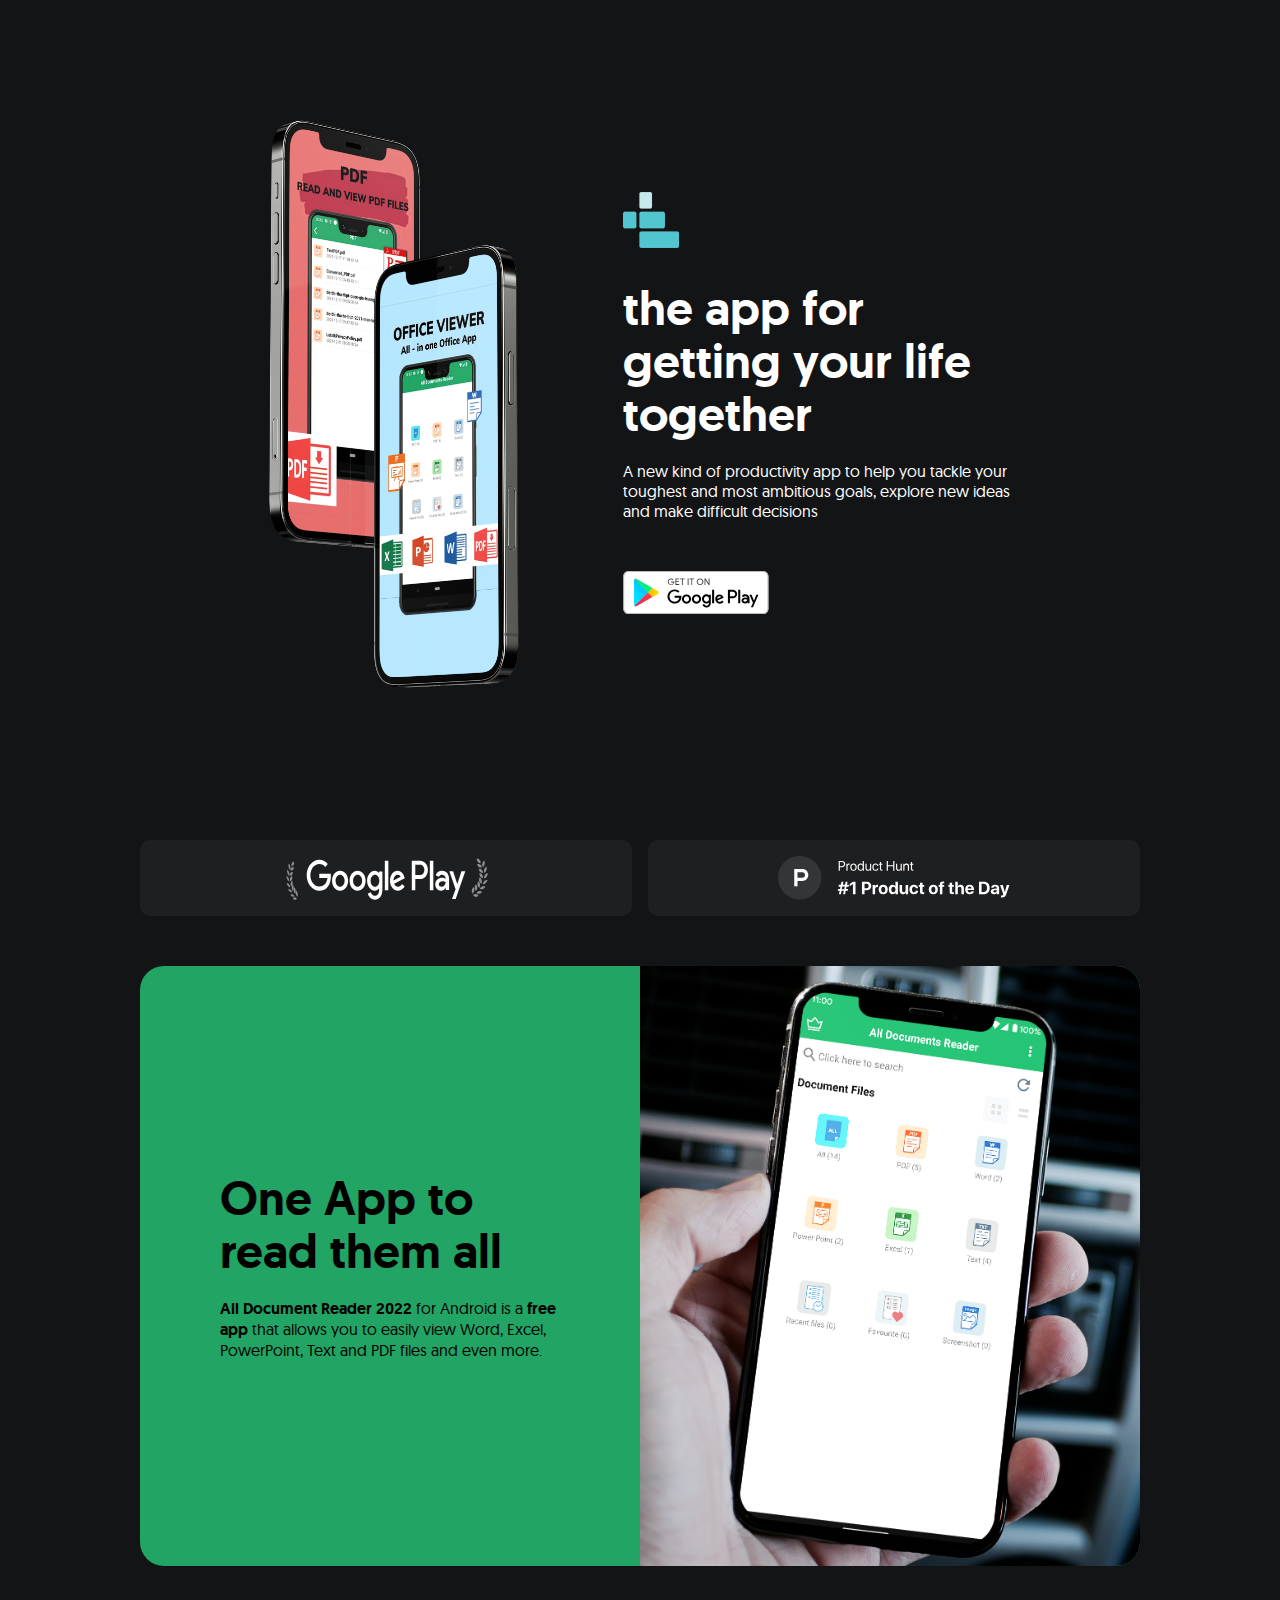
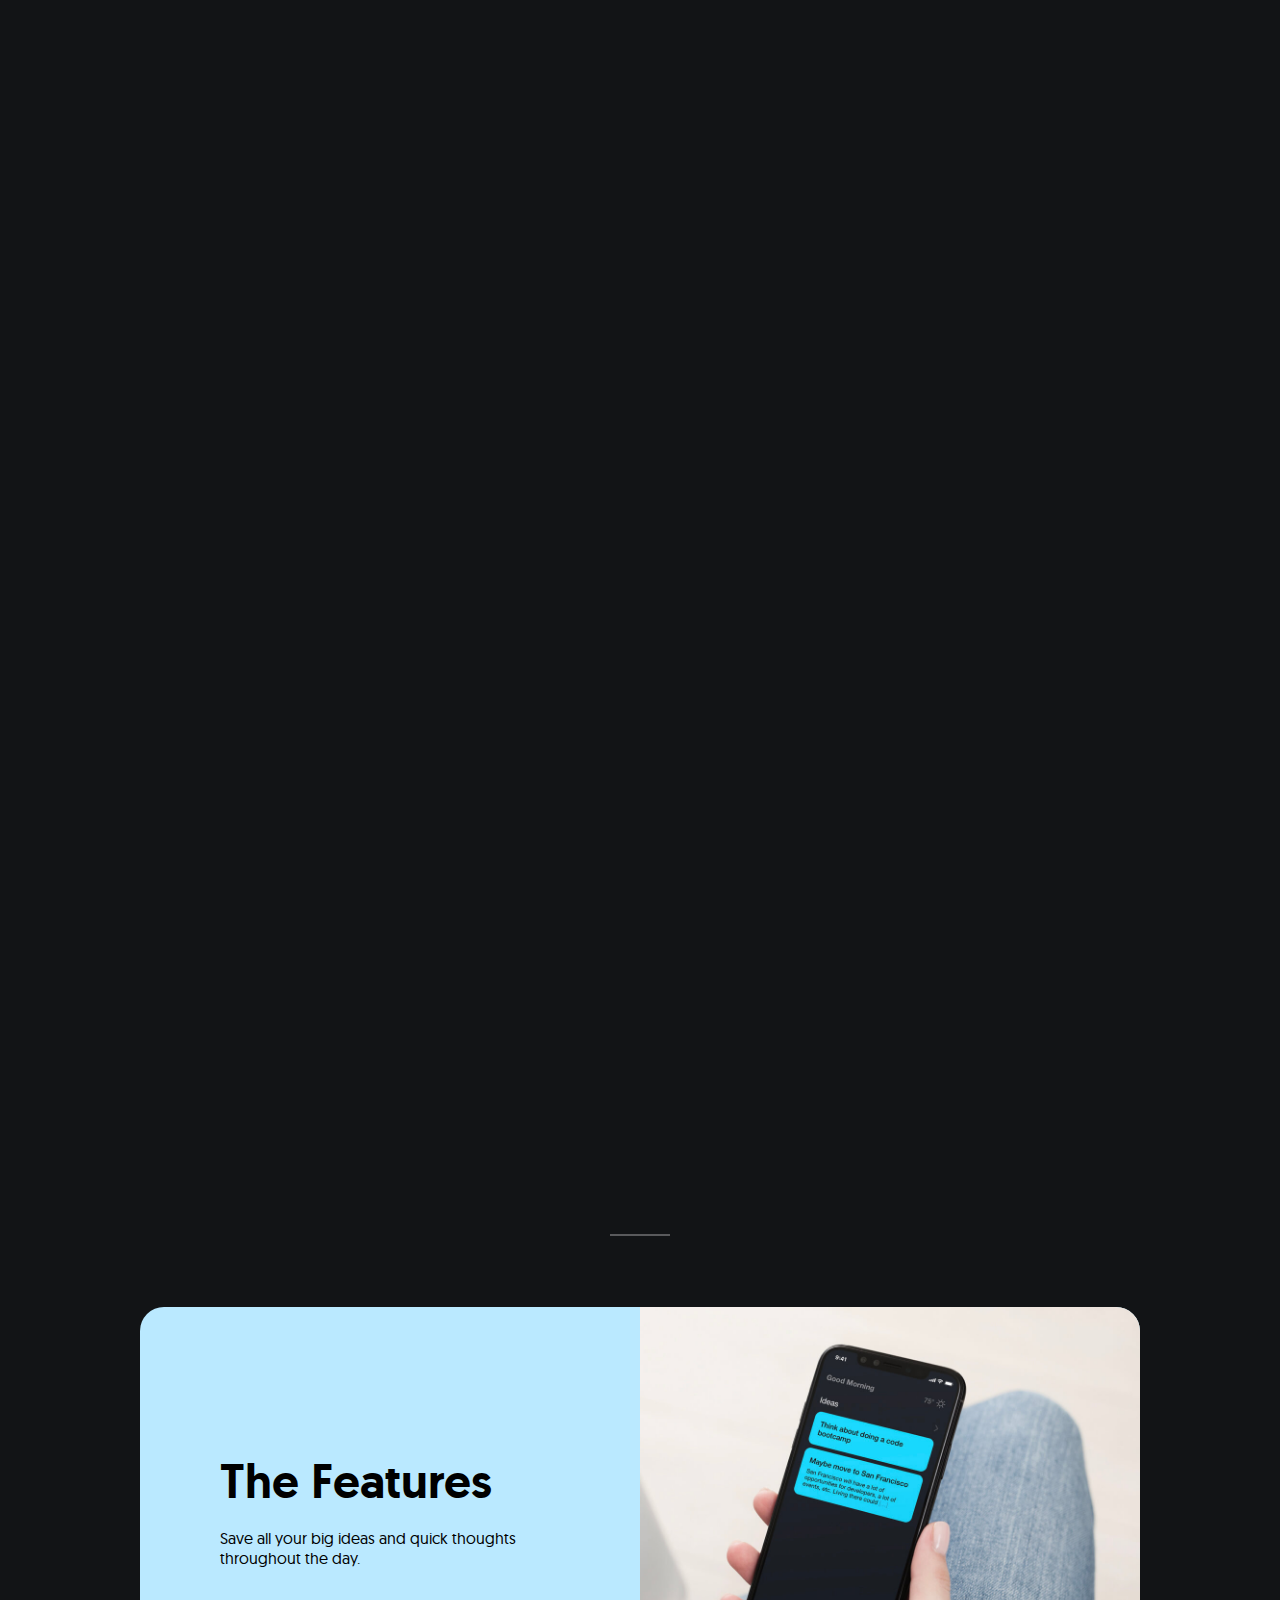
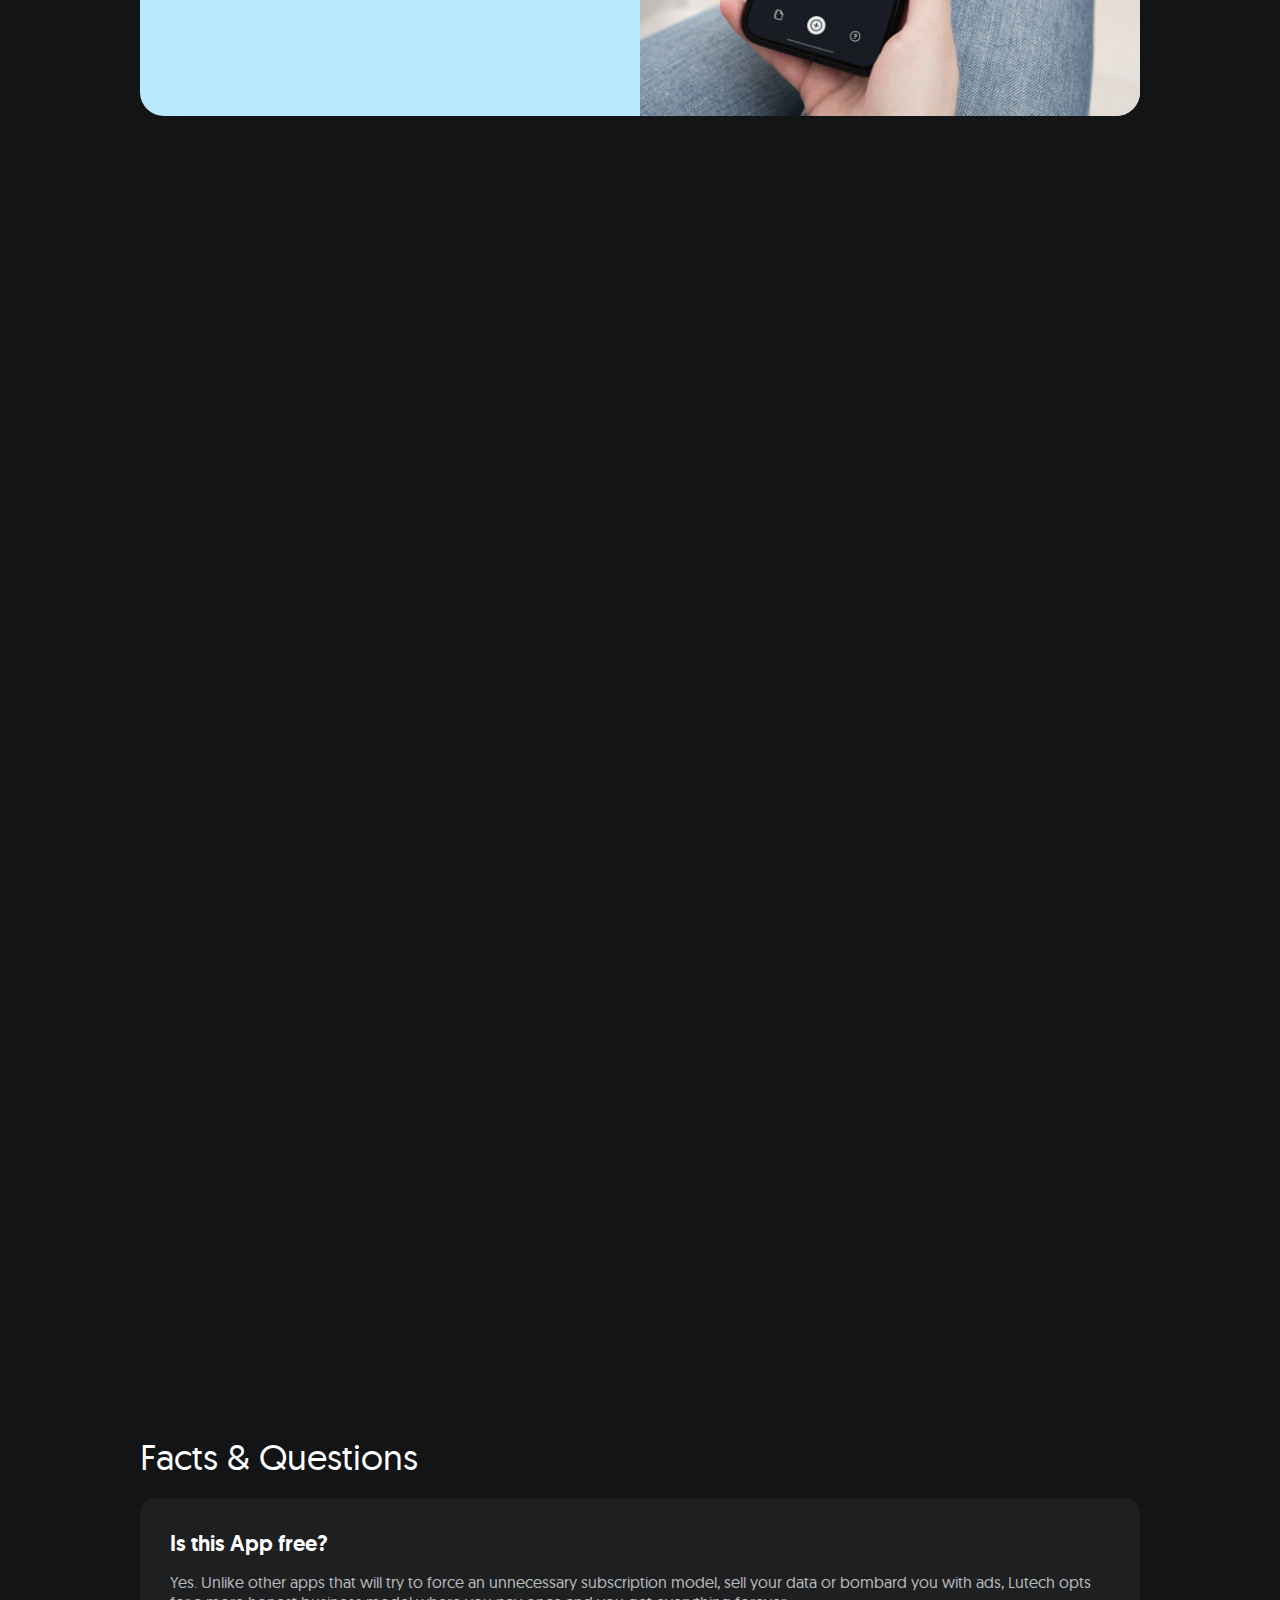
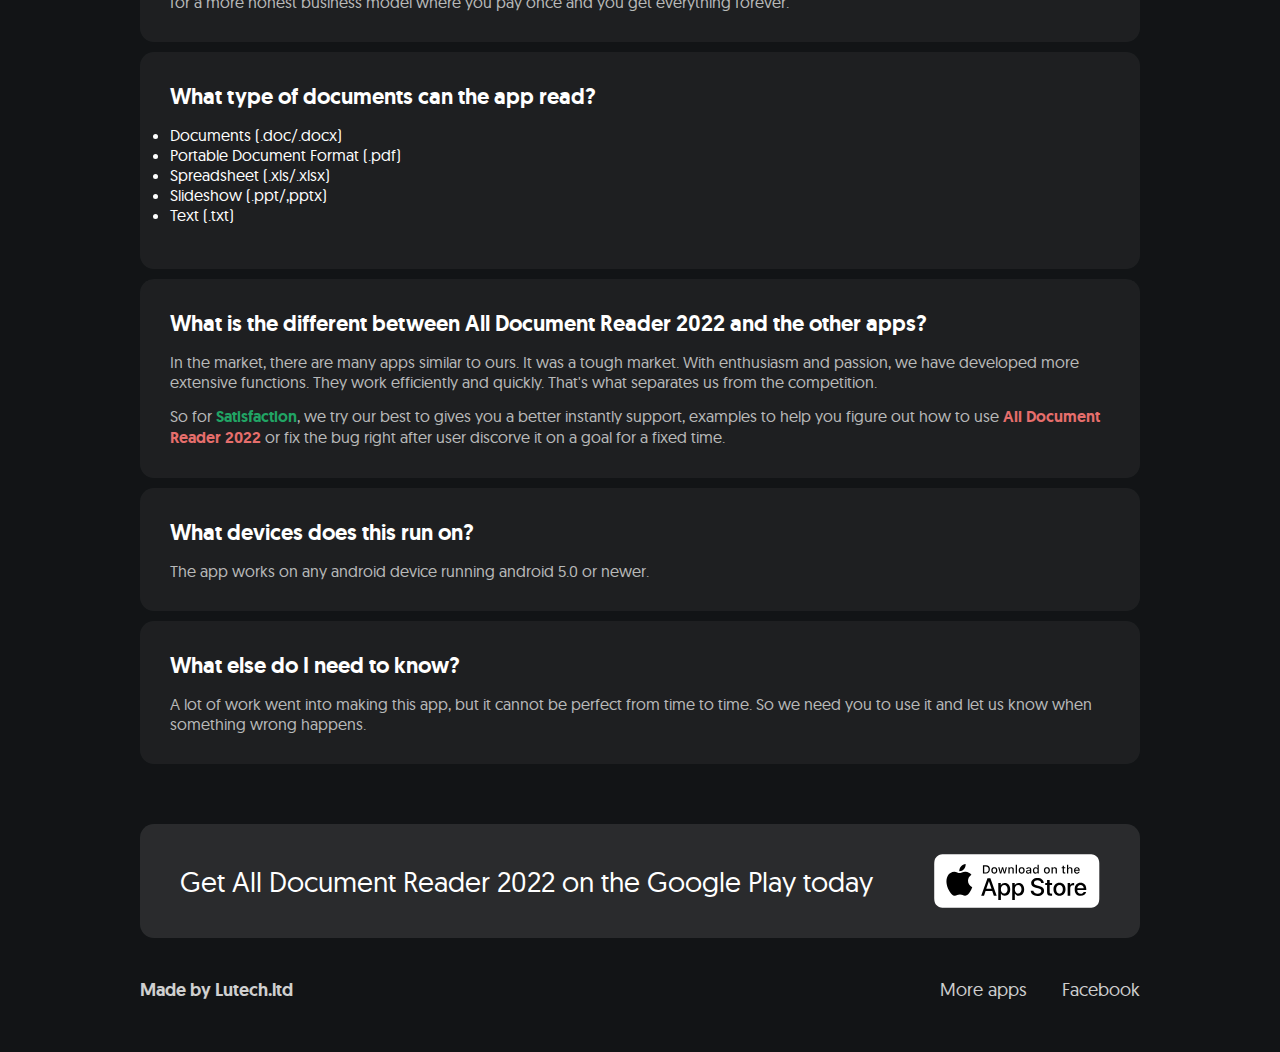
==== index.html @ e0928d1a "change home.html to index.html" ====
<!DOCTYPE html>
<html>
  <head>
    <meta charset="utf-8" />
    <meta http-equiv="X-UA-Compatible" content="IE=edge" />
    <title>All Document Reader 2022 - Lutech.ltd</title>
    <link rel="icon" type="image/x-icon" href="assets/images/LogoCompany.png">
    <meta name="viewport" content="width=device-width, initial-scale=1" />
    <link
      rel="stylesheet"
      type="text/css"
      media="screen"
      href="styles/main.css"
    />
    <link rel="stylesheet" href="scripts/aos/aos.css" />
    <link
      rel="apple-touch-icon"
      sizes="180x180"
      href="assets/images/apple-touch-icon.png"
    />

    <script src="scripts/modal.js"></script>
    <script src="scripts/hide-arrow.js"></script>

  

    <link rel="preload" href="assets/images/01.png" as="image" />
    <link rel="preload" href="assets/images/goals-1.jpg" as="image" />
    <link rel="preload" href="assets/images/decisions-1.jpg" as="image" />
    <link rel="preload" href="assets/images/ideas-1.jpg" as="image" />
  </head>
  <body>
    <img id="arrow" src="assets/vectors/down-arrow.svg" />

    <div class="container">
      <div id="hero">
        <img id="main-image" src="assets/images/hero.png" />
        <div id="text">
          <img id="logo" src="assets/images/LogoCompany.png" />
          <h1>the app for getting your life together</h1>
          <p>
            A new kind of productivity app to help you tackle your toughest and
            most ambitious goals, explore new ideas and make difficult decisions
          </p>
          <div id="buttons">
            <a
              id="download"
              target="_blank"
              href="https://play.google.com/store/apps/details?id=com.docreader.readerdocument"
            >
              <img src="assets/vectors/ic_google_app (1).svg"
            /></a>
            <!-- <a id="play-video" onclick="showVideo()">
              <img src="assets/vectors/play.svg"
            /></a> -->
          </div>
        </div>
      </div>

      <div id="awards">
        <div
          onclick="window.open('https://apps.apple.com/us/app/thrive-goals-ideas-decisions/id1472954301?ls=1', '_blank');"
          id="apple"
        >
          <!-- <img src="assets/vectors/apple.svg" /> -->
          <img src="assets/vectors/finaly.svg" />
        </div>
        <div
          
          id="product-hunt"
        >
          <img src="assets/vectors/product-hunt.svg" />
        </div>
      </div>

      <!-- <span class="separator" id="smaller-margin"></span> -->

      <div class="section-intro" id="goals">
        <div>
          <h1>One App to read them all</h1>
          <p>
          <strong>All Document Reader 2022 </strong> for Android   is a <strong> free app</strong> that allows you to easily view Word, Excel, PowerPoint, Text and PDF files and even more. 
            
          </p>
        </div>
        <img src="assets/images/menHoldingPhone4.png" />
      </div>

      <div class="cards-container">
        <div class="card" data-aos="zoom-out-up">
          <img src="assets/images/all.png" />
          <p id="goals-text">All Type Documents</p>
        </div>
        <div class="card" data-aos="zoom-out-up" data-aos-delay="150">
          <img src="assets/images/pdf3.png" />
          <p id="goals-text">PDF </p>
        </div>
        <div class="card" data-aos="zoom-out-up">
          <img src="assets/images/word3.png" />
          <p id="goals-text">Word</p>
        </div>
        <div class="card" data-aos="zoom-out-up" data-aos-delay="150">
          <img src="assets/images/excel3.png" />
          <p id="goals-text">Excel</p>
        </div>
      </div>

      <span class="separator"></span>

      <div class="section-intro" id="ideas">
        <div>
          <h1>The Features</h1>
          <p>Save all your big ideas and quick thoughts throughout the day.</p>
        </div>
        <img src="assets/images/ideas-1.jpg" />
      </div>

      <div class="cards-container" id="ideas-cards">
        <div class="card" data-aos="zoom-out-up">
          <img src="assets/images/goto.png" />
          <p id="ideas-text">Quickly jump to page</p>
        </div>
        <div class="card" data-aos="zoom-out-up" data-aos-delay="150">
          <img src="assets/images/share.png" />
          <p id="ideas-text">Freely sharing to your friend</p>
        </div>
        <div class="card" data-aos="zoom-out-up">
          <img src="assets/images/snapshot.png" />
          <p id="ideas-text">Easily take a screenshot </p>
        </div>
        <div class="card" data-aos="zoom-out-up" data-aos-delay="150">
          <img src="assets/images/favourite.png" />
          <p id="ideas-text">Mark the important one</p>
        </div>
      </div>

     


      <div id="faq">
        <h2>Facts & Questions</h2>
        <div class="question">
          <h3>Is this App free?</h3>
          <p>
            Yes. Unlike other apps that will try to force an unnecessary subscription
            model, sell your data or bombard you with ads, Lutech opts for a
            more honest business model where you pay once and you get everything
            forever.
          </p>
        </div>
        <div class="question">
          <h3>What type of documents can the app read?</h3>
          <p>
            <li>Documents (.doc/.docx)</li>
            <li>Portable Document Format (.pdf)</li>
            <li>Spreadsheet (.xls/.xlsx)</li>
            <li>Slideshow (.ppt/,pptx)</li>
            <li>Text (.txt)</li>
          </p>
        </div>
        <div class="question">
          <h3>What is the different between All Document Reader 2022 and the other apps?</h3>
          <p>
            In the market, there are many apps similar to ours. It was a tough market.   
            With enthusiasm and passion, we have developed more extensive functions. They work efficiently and quickly. That's what separates us from the competition.
          </p>
          <p>
            So for <span id="goals-text">Satisfaction</span>, we try our best to gives you a better
            instantly support, examples to help you
            figure out how to use <span id="decisions-text">All Document Reader 2022</span>  or fix the bug right after user discorve it on a goal for
            a fixed time.
          </p>
        </div>
        <div class="question">
          <h3>What devices does this run on?</h3>
          <p>The app works on any android device running android 5.0 or newer.</p>
        </div>
        <div class="question">
          <h3>What else do I need to know?</h3>
          <p>
            A lot of work went into making this app, but it cannot be perfect from time to time. So we need you to use it and let us know when something wrong happens.
          </p>
        </div>
      </div>

      <div id="footer">
        <div id="last-cta">
          <h2>Get All Document Reader 2022 on the Google Play today</h2>
          <a
            target="_blank"
            href="https://apps.apple.com/us/app/thrive-goals-ideas-decisions/id1472954301?ls=1"
          >
            <img src="assets/vectors/download.svg" />
          </a>
        </div>
        <div id="links">
          <p>Made by Lutech.ltd</p>
          <div>
            <a
              href="https://play.google.com/store/apps/developer?id=Lutech+Ltd"
              target="_blank"
              >More apps</a
            >
            
            <a href="https://www.facebook.com/lutech.ltd">Facebook</a>
          </div>
        </div>
      </div>
    </div>

    <script src="scripts/aos/aos.js"></script>
    <script src="scripts/aos/init.js"></script>

    <div class="overlay" id="contact-modal">
      <div class="modal-content">
        <h2>Facebook</h2>
        <p>
          If you have any questions or feedback about the app, or if you'd just
          like to say hello, please send a message below.
        </p>

        <form method="post" action="scripts/send-email.php">
          <input
            type="text"
            name="Name"
            id="Name"
            placeholder="Name"
            required
            oninvalid="this.setCustomValidity('Please enter your name')"
            oninput="this.setCustomValidity('')"
          />
          <input
            type="email"
            name="Email"
            id="Email"
            placeholder="Email Address"
            required
            oninvalid="this.setCustomValidity('Please enter a valid email')"
            oninput="this.setCustomValidity('')"
          />
          <textarea
            name="Message"
            id="Message"
            oninvalid="this.setCustomValidity('The message cannot be empty')"
            oninput="this.setCustomValidity('')"
            placeholder="Message"
            required
          ></textarea>

          <input type="submit" name="submit" id="submit" value="Send Message" />
          <input
            type="button"
            id="close"
            onclick="hideContactDetails()"
            value="Nevermind"
          />
        </form>
      </div>
    </div>
    <!-- <div class="overlay" id="video-modal">
      <div class="modal-content" id="video">
        <div class="video-container">
          <iframe
            id="yt-iframe"
            src="embed/v6BaCgwUmro?enablejsapi=1"
            frameborder="0"
            allow="accelerometer; autoplay; encrypted-media; gyroscope; picture-in-picture"
            allowfullscreen
          ></iframe>
        </div>
        <input type="button" id="close" onclick="hideVideo()" value="Close" />
      </div> -->
    </div>
  </body>
</html>
---- styles/main.css ----
@font-face {
  font-family: "geomanist";
  src: url("../assets/fonts/geomanist-medium-webfont.eot");
  src: url("../assets/fonts/geomanist-medium-webfont.eot?#iefix")
      format("embedded-opentype"),
    url("../assets/fonts/geomanist-medium-webfont.woff2") format("woff2"),
    url("../assets/fonts/geomanist-medium-webfont.woff") format("woff"),
    url("../assets/fonts/geomanist-medium-webfont.ttf") format("truetype");
  font-weight: bold;
  font-style: bold;
}

@font-face {
  font-family: "geomanist";
  src: url("../assets/fonts/geomanist-regular-webfont.eot");
  src: url("../assets/fonts/geomanist-regular-webfont.eot?#iefix")
      format("embedded-opentype"),
    url("../assets/fonts/geomanist-regular-webfont.woff2") format("woff2"),
    url("../assets/fonts/geomanist-regular-webfont.woff") format("woff"),
    url("../assets/fonts/geomanist-regular-webfont.ttf") format("truetype");
  font-weight: normal;
  font-style: normal;
}

html,
body,
div,
span,
h1,
h2,
h3,
h4,
h5,
h6,
p,
a,
ul,
li,
video {
  margin: 0;
  padding: 0;
  border: 0;
  font-family: "geomanist", sans-serif;
  font-weight: normal;
  color: white;
}

html,
body {
  background-color: #121416;
}

@-webkit-keyframes fade-in {
  from {
    opacity: 0;
  }
  to {
    opacity: 1;
  }
}

@keyframes fade-in {
  from {
    opacity: 0;
  }
  to {
    opacity: 1;
  }
}

#arrow {
  position: fixed;
  width: 32px;
  opacity: 0.2;
  z-index: 20;
  bottom: 35px;
  margin: 0 auto;
  left: 0;
  right: 0;
  -webkit-transition: 0.5s;
  transition: 0.5s;
  -webkit-transition-timing-function: ease;
  transition-timing-function: ease;
}

@media screen and (max-width: 1000px),
  (max-height: 680px),
  (min-height: 840px) {
  #arrow {
    display: none;
  }
}

.container {
  max-width: 1000px;
  margin: 0 auto;
}

@media screen and (max-width: 1000px) {
  .container {
    margin: 0 100px;
  }
}

@media screen and (max-width: 700px) {
  .container {
    margin: 0 26px;
  }
}

#media-kit {
  margin-top: 60px;
}

#media-kit #header {
  display: -webkit-box;
  display: -ms-flexbox;
  display: flex;
  -webkit-box-pack: justify;
  -ms-flex-pack: justify;
  justify-content: space-between;
  -ms-flex-wrap: nowrap;
  flex-wrap: nowrap;
}

@media screen and (max-width: 1000px) {
  #media-kit #header {
    -ms-flex-wrap: wrap;
    flex-wrap: wrap;
  }
}

#media-kit #header #text {
  max-width: 600px;
}

#media-kit #header #buttons {
  display: -webkit-box;
  display: -ms-flexbox;
  display: flex;
  height: 60px;
}

@media screen and (max-width: 1000px) {
  #media-kit #header #buttons {
    margin-top: 16px;
    margin-bottom: 10px;
    -webkit-box-orient: horizontal;
    -webkit-box-direction: reverse;
    -ms-flex-direction: row-reverse;
    flex-direction: row-reverse;
  }
}

#media-kit #header #buttons a {
  padding: 20px 40px;
  border-radius: 10px;
  background-color: white;
  color: black;
  font-weight: bold;
}

@media screen and (max-width: 1000px) {
  #media-kit #header #buttons a {
    padding: 20px 26px;
  }
}

#media-kit #header #buttons a:first-child {
  padding: 20px 30px;
  background-color: rgba(255, 255, 255, 0.1);
  color: rgba(255, 255, 255, 0.7);
  margin-right: 10px;
}

@media screen and (max-width: 1000px) {
  #media-kit #header #buttons a:first-child {
    margin-left: 10px;
  }
}

#media-kit #header #buttons a:hover {
  -webkit-transform: scale(0.92);
  transform: scale(0.92);
}

#media-kit img {
  width: 100%;
  margin-top: 30px;
}

h1 {
  font-size: 48px;
  font-weight: bold;
  line-height: 1.1;
  margin-bottom: 20px;
}

p {
  font-size: 16px;
}

a,
input {
  text-decoration: none;
  -webkit-transition: 0.2s;
  transition: 0.2s;
  -webkit-transition-timing-function: ease;
  transition-timing-function: ease;
}

a:hover {
  -webkit-transform: scale(0.92);
  transform: scale(0.92);
}

input[type="submit"]:hover,
input[type="button"]:hover {
  -webkit-transform: scale(0.95);
  transform: scale(0.95);
}

#hero {
  display: -webkit-box;
  display: -ms-flexbox;
  display: flex;
  -webkit-box-align: center;
  -ms-flex-align: center;
  align-items: center;
  -webkit-box-pack: center;
  -ms-flex-pack: center;
  justify-content: center;
  margin: 60px auto;
  -ms-flex-wrap: wrap;
  flex-wrap: wrap;
  width: 100%;
}

@media screen and (max-width: 1000px) {
  #hero {
    text-align: center;
  }
}

@media screen and (max-width: 700px) {
  #hero {
    text-align: left;
    margin: 40px auto 50px auto;
  }
}

#hero #main-image {
  height: 700px;
  width: initial;
  margin-right: 80px;
}

@media screen and (max-width: 1000px) {
  #hero #main-image {
    height: 600px;
    margin-right: 0;
  }
}

@media screen and (max-width: 700px) {
  #hero #main-image {
    height: 400px;
  }
}

#hero #logo {
  height: 56px;
  margin-bottom: 30px;
}

#hero #text {
  width: 410px;
}

@media screen and (max-width: 1000px) {
  #hero #text {
    margin-top: 40px;
  }
}

#hero #buttons {
  margin-top: 50px;
  width: 286px;
  display: -webkit-box;
  display: -ms-flexbox;
  display: flex;
}

@media screen and (max-width: 1000px) {
  #hero #buttons {
    margin: 50px auto 0 auto;
  }
}

@media screen and (max-width: 700px) {
  #hero #buttons {
    margin: 40px 0 30px 0;
  }
}

#hero #buttons #download {
  font-size: 15px;
  color: rgba(255, 255, 255, 0.6);
}

#hero #buttons #download img {
  margin-bottom: 10px;
}

#hero #buttons #play-video {
  height: 54px;
  width: 110px;
  display: -webkit-box;
  display: -ms-flexbox;
  display: flex;
  -webkit-box-align: center;
  -ms-flex-align: center;
  align-items: center;
  -webkit-box-pack: center;
  -ms-flex-pack: center;
  justify-content: center;
  margin-left: 10px;
  background-color: rgba(255, 255, 255, 0.15);
  color: rgba(255, 255, 255, 0.7);
  border-radius: 8px;
  cursor: pointer;
}

#hero #buttons #play-video img {
  margin-right: 10px;
  opacity: 0.8;
}

#hero #buttons #play-video:after {
  content: "Video";
}

#hero #buttons #play-video:hover:after {
  content: "1 min";
}

#awards {
  display: -webkit-box;
  display: -ms-flexbox;
  display: flex;
  -webkit-box-pack: justify;
  -ms-flex-pack: justify;
  justify-content: space-between;
  margin: 80px 0 50px 0;
}

@media screen and (max-width: 1000px) {
  #awards {
    -webkit-box-orient: vertical;
    -webkit-box-direction: normal;
    -ms-flex-direction: column;
    flex-direction: column;
    margin: 40px 0 40px 0;
  }
}

#awards div {
  background-color: rgba(255, 255, 255, 0.05);
  border-radius: 10px;
  height: 76px;
  display: -webkit-box;
  display: -ms-flexbox;
  display: flex;
  width: 492px;
  -webkit-box-pack: center;
  -ms-flex-pack: center;
  justify-content: center;
}

@media screen and (max-width: 1000px) {
  #awards div {
    width: 100%;
    margin-bottom: 10px;
  }
}

#awards #product-hunt,
#awards #apple {
  cursor: pointer;
}

#awards img {
  margin: 16px;
}

.section-intro {
  border-radius: 24px;
  margin: 0 auto;
  display: -webkit-box;
  display: -ms-flexbox;
  display: flex;
  -webkit-box-align: center;
  -ms-flex-align: center;
  align-items: center;
  background-repeat: repeat;
}

@media screen and (max-width: 1000px) {
  .section-intro {
    -ms-flex-wrap: wrap;
    flex-wrap: wrap;
    text-align: center;
  }
}

@media screen and (max-width: 700px) {
  .section-intro {
    text-align: left;
    border-radius: 16px;
  }
}

.section-intro h1,
.section-intro p {
  color: black;
}

@media screen and (max-width: 700px) {
  .section-intro h1 {
    font-size: 36px;
  }
}

@media screen and (max-width: 700px) {
  .section-intro p {
    font-size: 15px;
  }
}

.section-intro div {
  padding: 60px 80px;
  width: 500px;
}

@media screen and (max-width: 700px) {
  .section-intro div {
    padding: 32px 34px;
  }
}

.section-intro img {
  border-radius: 0 24px 24px 0;
  width: 500px;
  height: 100%;
}

@media screen and (max-width: 1000px) {
  .section-intro img {
    width: 100%;
    border-radius: 0 0 24px 24px;
  }
}

@media screen and (max-width: 700px) {
  .section-intro img {
    border-radius: 0 0 16px 16px;
  }
}

#goals {
  /* background-image: url(../assets/images/p3-green.png); */
  background-color: #21a464;
}

#ideas {
  /* background-image: url(../assets/images/p3-blue.png); */
  background-color: #bae9ff;
}

#decisions {
  /* background-image: url(../assets/images/p3-green.png); */
  background-color: #e66e6c;
}

.separator {
  border-top: 2px solid white;
  width: 60px;
  height: 1px;
  display: block;
  opacity: 0.3;
  margin: 70px auto;
}

@media screen and (max-width: 700px) {
  .separator {
    margin: 40px auto 50px auto;
  }
}

#smaller-margin {
  margin: 40px auto;
}

.cards-container {
  display: -webkit-box;
  display: -ms-flexbox;
  display: flex;
  -ms-flex-wrap: wrap;
  flex-wrap: wrap;
  -webkit-box-pack: center;
  -ms-flex-pack: center;
  justify-content: center;
  margin-top: 30px;
  font-size: 0;
}

#goals-text {
  color: #21a464;
  font-weight: bold;
}

#ideas-text {
  color: #bae9ff;
  font-weight: bold;
}

#decisions-text {
  color: #e66e6c;
  font-weight: bold;
}

.card {
  width: 495px;
  height: 578px;
}

@media screen and (max-width: 1000px) {
  .card {
    width: 100%;
    height: auto;
    margin: 0 0 14px 0 !important;
  }
}

.card img {
  padding: 50px 116px 0 115px;
  background-color: rgba(255, 255, 255, 0.05);
  border-radius: 14px 14px 0 0;
  width: 264px;
}

@media screen and (max-width: 1000px) {
  .card img {
    width: 100%;
    padding: 50px 186px 0 185px;
    -webkit-box-sizing: border-box;
    box-sizing: border-box;
  }
}

@media screen and (max-width: 700px) {
  .card img {
    padding: 40px 40px 0 40px;
  }
}

.card p {
  font-size: 22px;
  text-align: center;
  font-weight: bold;
  padding: 36px 60px;
  background-color: rgba(255, 255, 255, 0.1);
  border-radius: 0 0 14px 14px;
}

@media screen and (max-width: 700px) {
  .card p {
    font-size: 20px;
    padding: 26px 60px;
  }
}

.card:first-child,
.card:nth-child(3) {
  margin-right: 10px;
}

.card:nth-child(3),
.card:nth-child(4) {
  margin-top: 12px;
}

#faq {
  margin-top: 120px;
}

@media screen and (max-width: 1200px) {
  #faq {
    max-width: 800px;
    margin: 100px auto 0 auto;
  }
}

@media screen and (max-width: 700px) {
  #faq {
    margin: 60px auto 0 auto;
  }
}

#faq h2 {
  font-size: 36px;
  margin-bottom: 20px;
}

.question {
  background-color: rgba(255, 255, 255, 0.05);
  border-radius: 14px;
  padding: 30px;
  margin-bottom: 10px;
}

.question h3 {
  font-size: 22px;
  font-weight: bold;
}

.question p {
  margin-top: 14px;
  color: rgba(255, 255, 255, 0.7);
}

#footer {
  margin-top: 60px;
}

@media screen and (max-width: 1200px) {
  #footer {
    max-width: 800px;
    margin: 60px auto 0 auto;
  }
}

@media screen and (max-width: 700px) {
  #footer {
    margin: 40px auto 0 auto;
  }
}

#footer #last-cta {
  display: -webkit-box;
  display: -ms-flexbox;
  display: flex;
  -webkit-box-pack: justify;
  -ms-flex-pack: justify;
  justify-content: space-between;
  -webkit-box-align: center;
  -ms-flex-align: center;
  align-items: center;
  background-color: rgba(255, 255, 255, 0.1);
  border-radius: 14px;
  padding: 30px 40px;
}

@media screen and (max-width: 700px) {
  #footer #last-cta {
    -ms-flex-wrap: wrap;
    flex-wrap: wrap;
    -webkit-box-pack: center;
    -ms-flex-pack: center;
    justify-content: center;
    padding: 26px;
    text-align: center;
  }
}

#footer #last-cta h2 {
  margin: 0;
  font-size: 28px;
}

@media screen and (max-width: 700px) {
  #footer #last-cta h2 {
    font-size: 24px;
    margin-bottom: 20px;
  }
}

#footer #last-cta img {
  float: right;
  margin-left: 50px;
}

@media screen and (max-width: 700px) {
  #footer #last-cta img {
    margin-left: 0;
  }
}

#footer #links {
  display: -webkit-box;
  display: -ms-flexbox;
  display: flex;
  -webkit-box-pack: justify;
  -ms-flex-pack: justify;
  justify-content: space-between;
  margin-top: 40px;
  margin-bottom: 50px;
  font-size: 18px;
  opacity: 0.8;
}

@media screen and (max-width: 700px) {
  #footer #links {
    -ms-flex-wrap: wrap-reverse;
    flex-wrap: wrap-reverse;
    -webkit-box-pack: center;
    -ms-flex-pack: center;
    justify-content: center;
    text-align: center;
  }
}

#footer #links p {
  font-size: 18px;
  font-weight: bold;
}

@media screen and (max-width: 700px) {
  #footer #links p {
    margin-top: 30px;
    opacity: 0.5;
  }
}

#footer #links a {
  margin-left: 30px;
  cursor: pointer;
  white-space: nowrap;
}

#footer #links a:hover {
  text-decoration: underline;
}

@media screen and (max-width: 700px) {
  #footer #links a {
    margin-left: 0;
    margin-right: 16px;
  }
}

@media screen and (max-width: 700px) {
  #footer #links :last-child,
  #footer #links :nth-child(2) {
    margin-right: 0;
  }
}

.overlay {
  position: fixed;
  left: 0;
  top: 0;
  background-color: rgba(0, 0, 0, 0.7);
  display: none;
  width: 100%;
  height: 100%;
  overflow: scroll;
}

.modal-content {
  position: fixed;
  top: 50%;
  left: 50%;
  -webkit-transform: translate(-50%, -50%);
  transform: translate(-50%, -50%);
  max-width: 360px;
  background-color: #fff;
  padding: 30px 30px 24px 30px;
  border-radius: 10px;
  -webkit-animation-name: modal;
  animation-name: modal;
  -webkit-animation-duration: 0.5s;
  animation-duration: 0.5s;
  -webkit-animation-fill-mode: forwards;
  animation-fill-mode: forwards;
}

@media screen and (max-height: 620px) {
  .modal-content {
    position: relative;
    top: 300px;
    left: 50%;
    -webkit-transform: translateX(-50%);
    transform: translateX(-50%);
    margin: 40px 0;
  }
}

@media screen and (max-width: 700px) {
  .modal-content {
    width: 70%;
  }
}

.modal-content h2 {
  color: #121416;
  margin-bottom: 5px;
}

.modal-content p {
  color: #121416;
  margin-bottom: 20px;
  font-size: 16px;
  opacity: 0.6;
}

.modal-content input,
.modal-content textarea {
  width: 100%;
  padding: 18px;
  margin-bottom: 10px;
  outline: none;
  -webkit-appearance: none;
  -moz-appearance: none;
  appearance: none;
  -webkit-box-shadow: none;
  box-shadow: none;
  border: none;
  background-color: rgba(18, 20, 22, 0.1);
  border-radius: 10px;
  font-size: 16px;
  -webkit-box-sizing: border-box;
  /* Safari/Chrome, other WebKit */
  /* Firefox, other Gecko */
  box-sizing: border-box;
  /* Opera/IE 8+ */
}

.modal-content input::-webkit-input-placeholder,
.modal-content textarea::-webkit-input-placeholder {
  color: rgba(18, 20, 22, 0.5);
}

.modal-content input:-ms-input-placeholder,
.modal-content textarea:-ms-input-placeholder {
  color: rgba(18, 20, 22, 0.5);
}

.modal-content input::-ms-input-placeholder,
.modal-content textarea::-ms-input-placeholder {
  color: rgba(18, 20, 22, 0.5);
}

.modal-content input::placeholder,
.modal-content textarea::placeholder {
  color: rgba(18, 20, 22, 0.5);
}

.modal-content textarea {
  resize: none;
  height: 150px;
}

.modal-content #submit {
  border: none;
  padding: 18px;
  margin: 14px 0 0 0;
  text-decoration: none;
  background: #ffdf00;
  color: black;
  font-size: 18px;
  border-radius: 12px;
  cursor: pointer;
  text-align: center;
  -webkit-appearance: none;
  -moz-appearance: none;
}

#video {
  width: 100%;
  max-width: 1000px;
  padding: 0;
  background-color: rgba(18, 20, 22, 0);
}

@media screen and (max-width: 1000px) {
  #video {
    width: 90%;
  }
}

#video #close {
  display: -webkit-box;
  display: -ms-flexbox;
  display: flex;
  -webkit-box-pack: center;
  -ms-flex-pack: center;
  justify-content: center;
  max-width: 160px;
  margin: 40px auto 0 auto;
  background-color: rgba(255, 255, 255, 0.5);
}

#video .video-container {
  position: relative;
  padding-bottom: 56.25%;
  height: 0;
  overflow: hidden;
  max-width: 100%;
}

#video .video-container iframe,
#video .embed-container object,
#video .embed-container embed {
  position: absolute;
  top: 0;
  left: 0;
  width: 100%;
  height: 100%;
}

#close {
  width: 100% !important;
  margin-top: 10px;
  padding: 18px;
  text-decoration: none;
  background: rgba(18, 20, 22, 0.1);
  color: #121416;
  font-size: 18px;
  border-radius: 12px;
  cursor: pointer;
  text-align: center;
}

.modal-open {
  display: inherit;
}

.scroll-disabled {
  overflow: hidden;
}

@-webkit-keyframes modal {
  from {
    -webkit-transform: translate(-50%, -40%);
    transform: translate(-50%, -40%);
    opacity: 0;
  }
  to {
    -webkit-transform: translate(-50%, -50%);
    transform: translate(-50%, -50%);
    opacity: 1;
  }
}

@keyframes modal {
  from {
    -webkit-transform: translate(-50%, -40%);
    transform: translate(-50%, -40%);
    opacity: 0;
  }
  to {
    -webkit-transform: translate(-50%, -50%);
    transform: translate(-50%, -50%);
    opacity: 1;
  }
}
/*# sourceMappingURL=main.css.map */
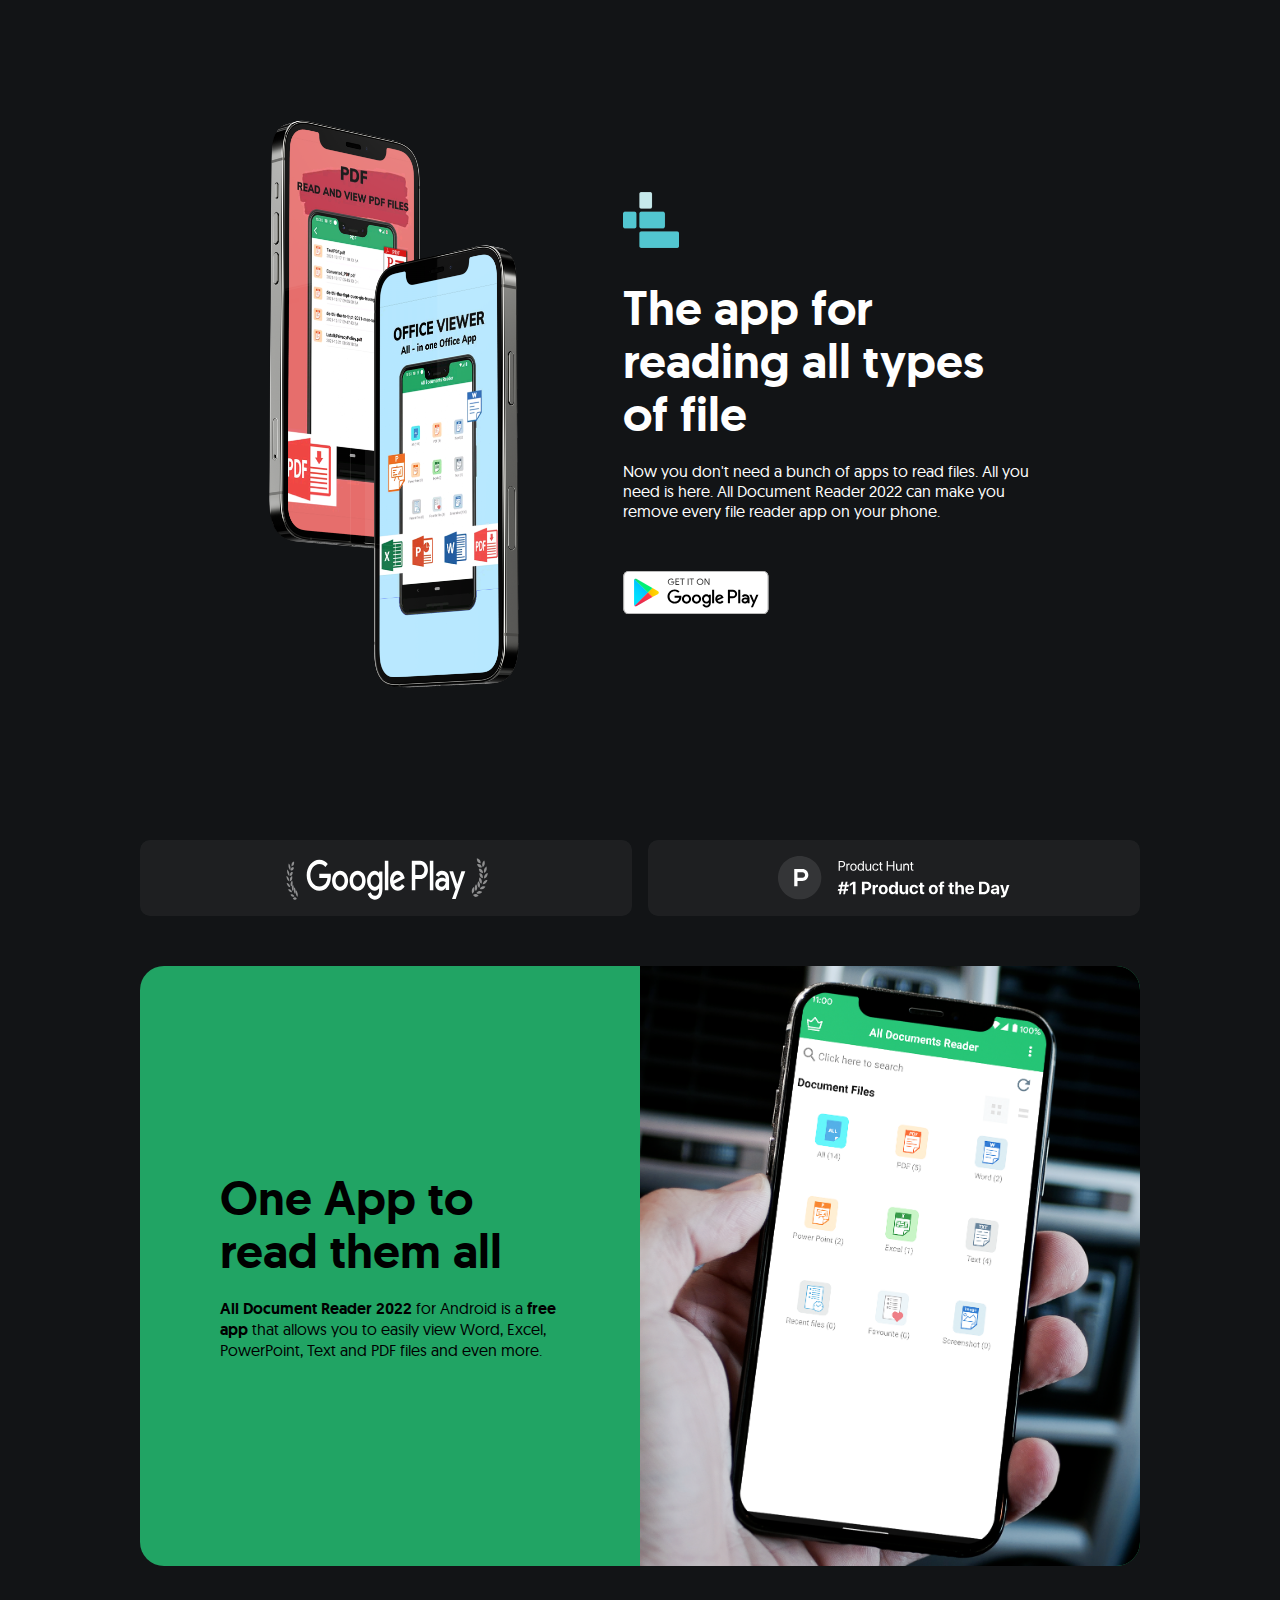
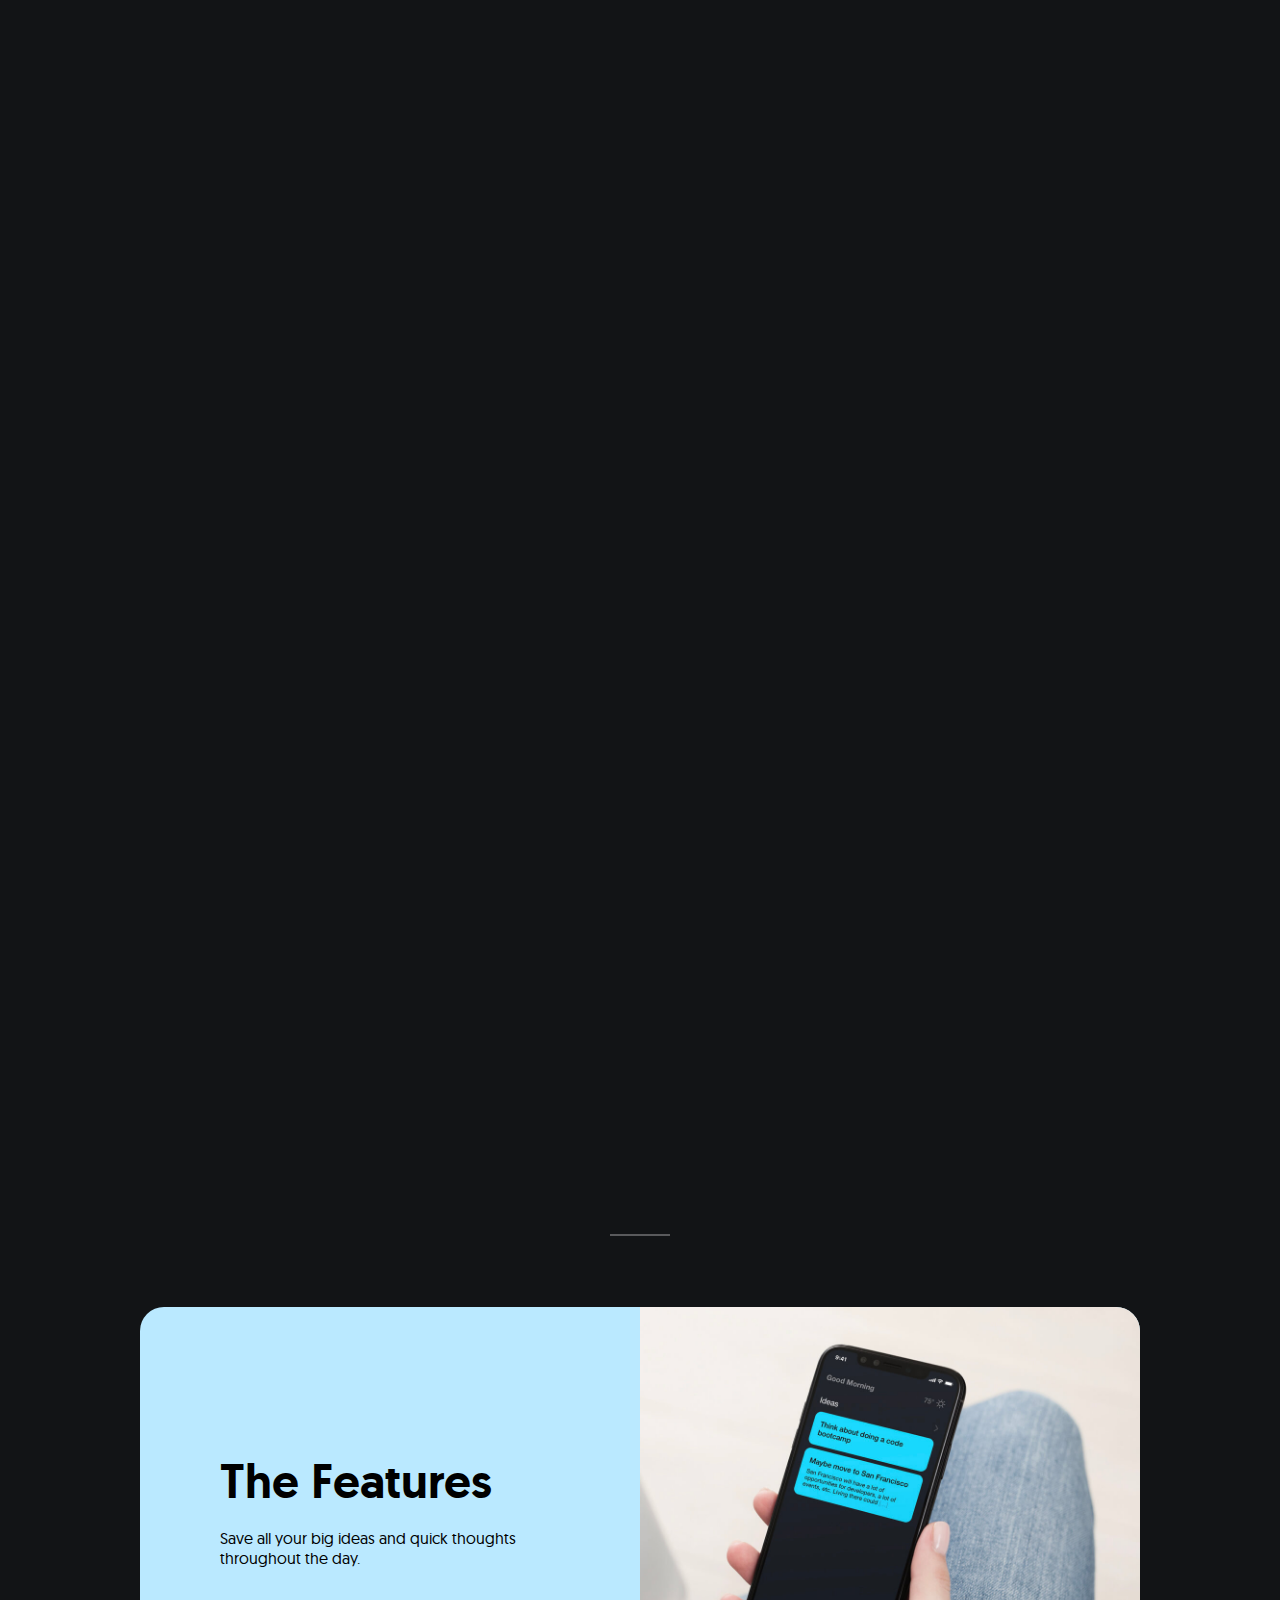
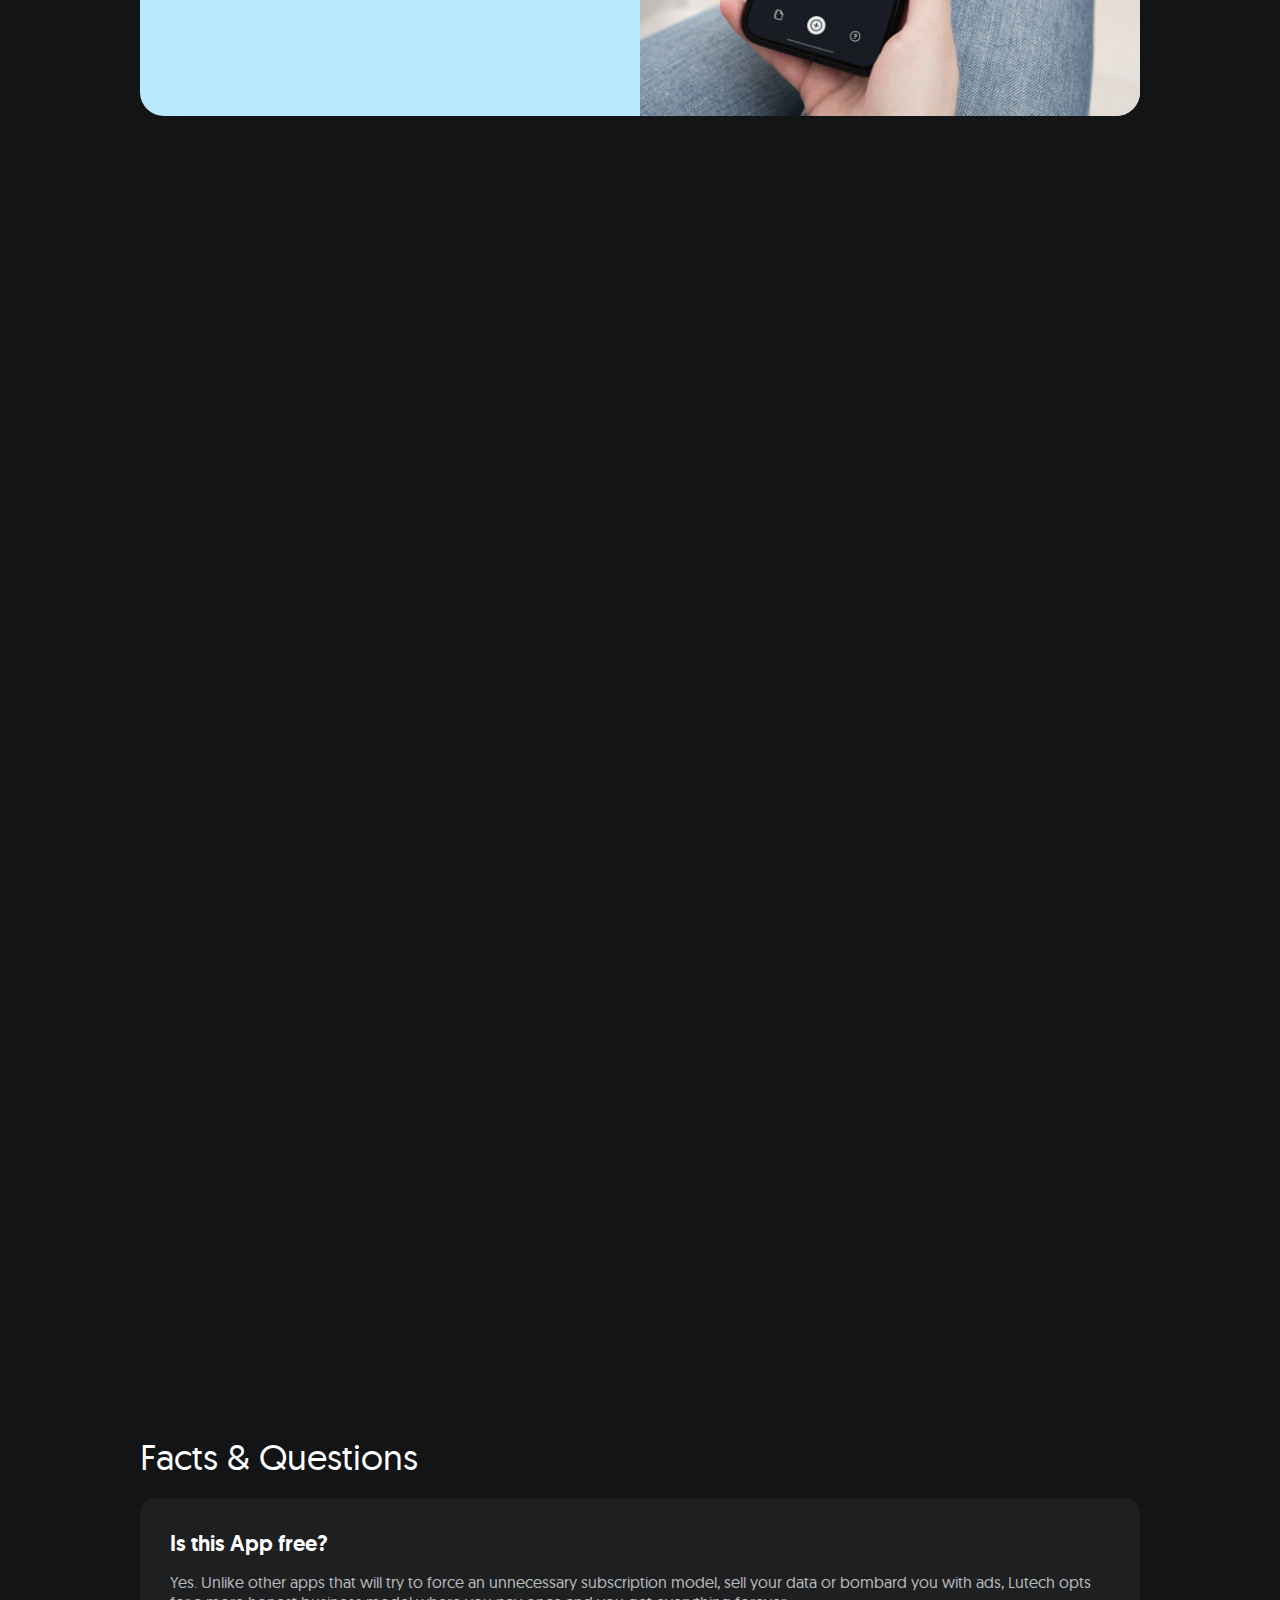
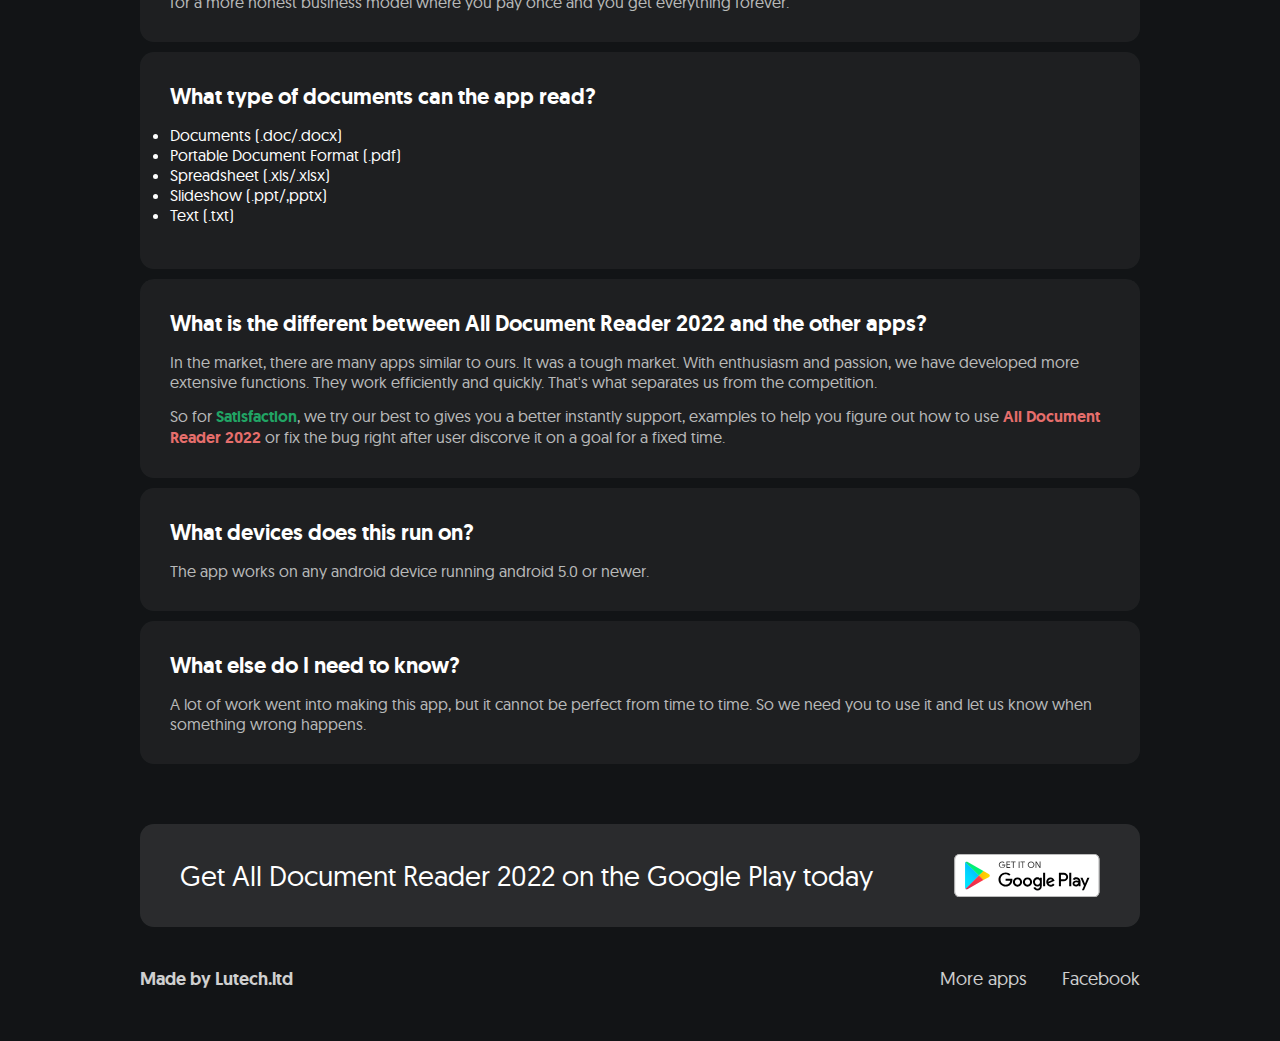
==== commit 0668a16f: "done" ====
--- a/index.html
+++ b/index.html
@@ -37,10 +37,9 @@
         <img id="main-image" src="assets/images/hero.png" />
         <div id="text">
           <img id="logo" src="assets/images/LogoCompany.png" />
-          <h1>the app for getting your life together</h1>
-          <p>
-            A new kind of productivity app to help you tackle your toughest and
-            most ambitious goals, explore new ideas and make difficult decisions
+          <h1>The app for reading all types of file</h1>
+          <p>
+            Now you don't need a bunch of apps to read files. All you need is here. All Document Reader 2022 can make you remove every file reader app on your phone.
           </p>
           <div id="buttons">
             <a
@@ -190,7 +189,7 @@
             target="_blank"
             href="https://apps.apple.com/us/app/thrive-goals-ideas-decisions/id1472954301?ls=1"
           >
-            <img src="assets/vectors/download.svg" />
+            <img src="assets/vectors/ic_google_app (1).svg" />
           </a>
         </div>
         <div id="links">
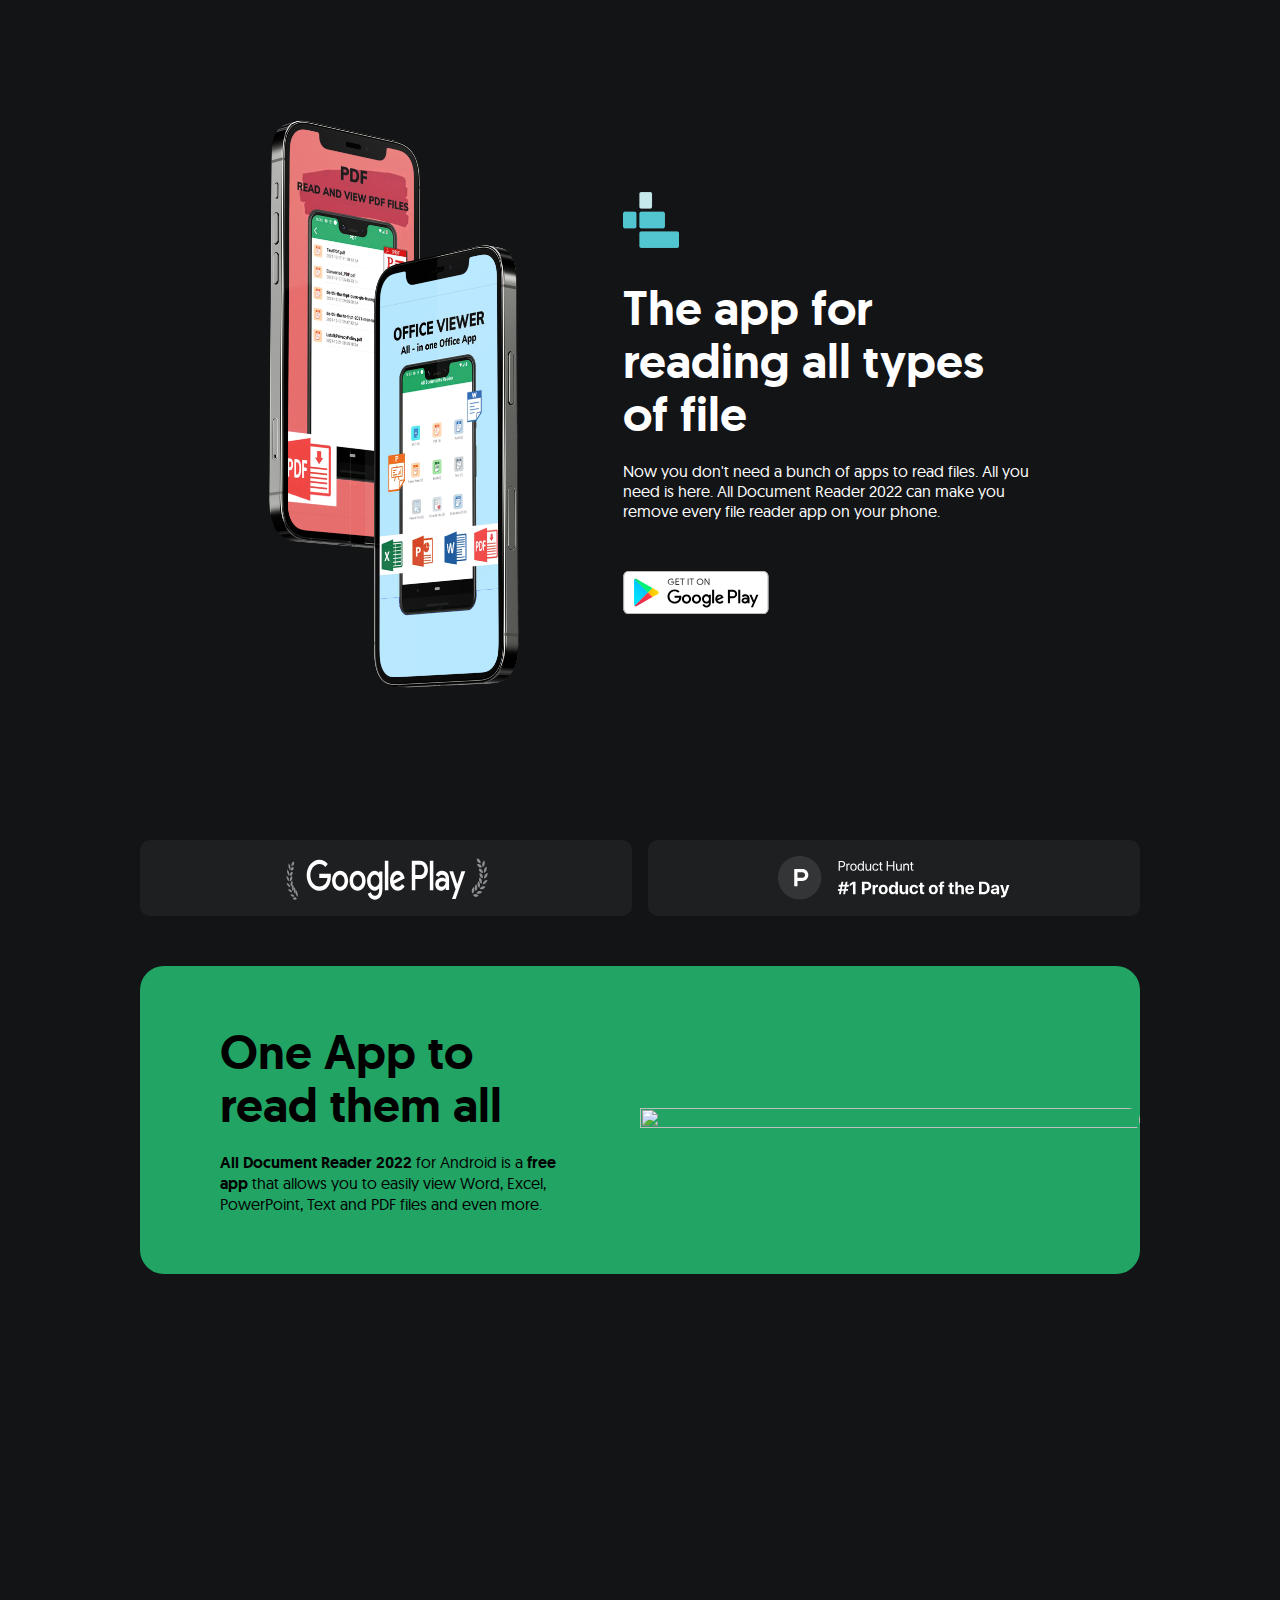
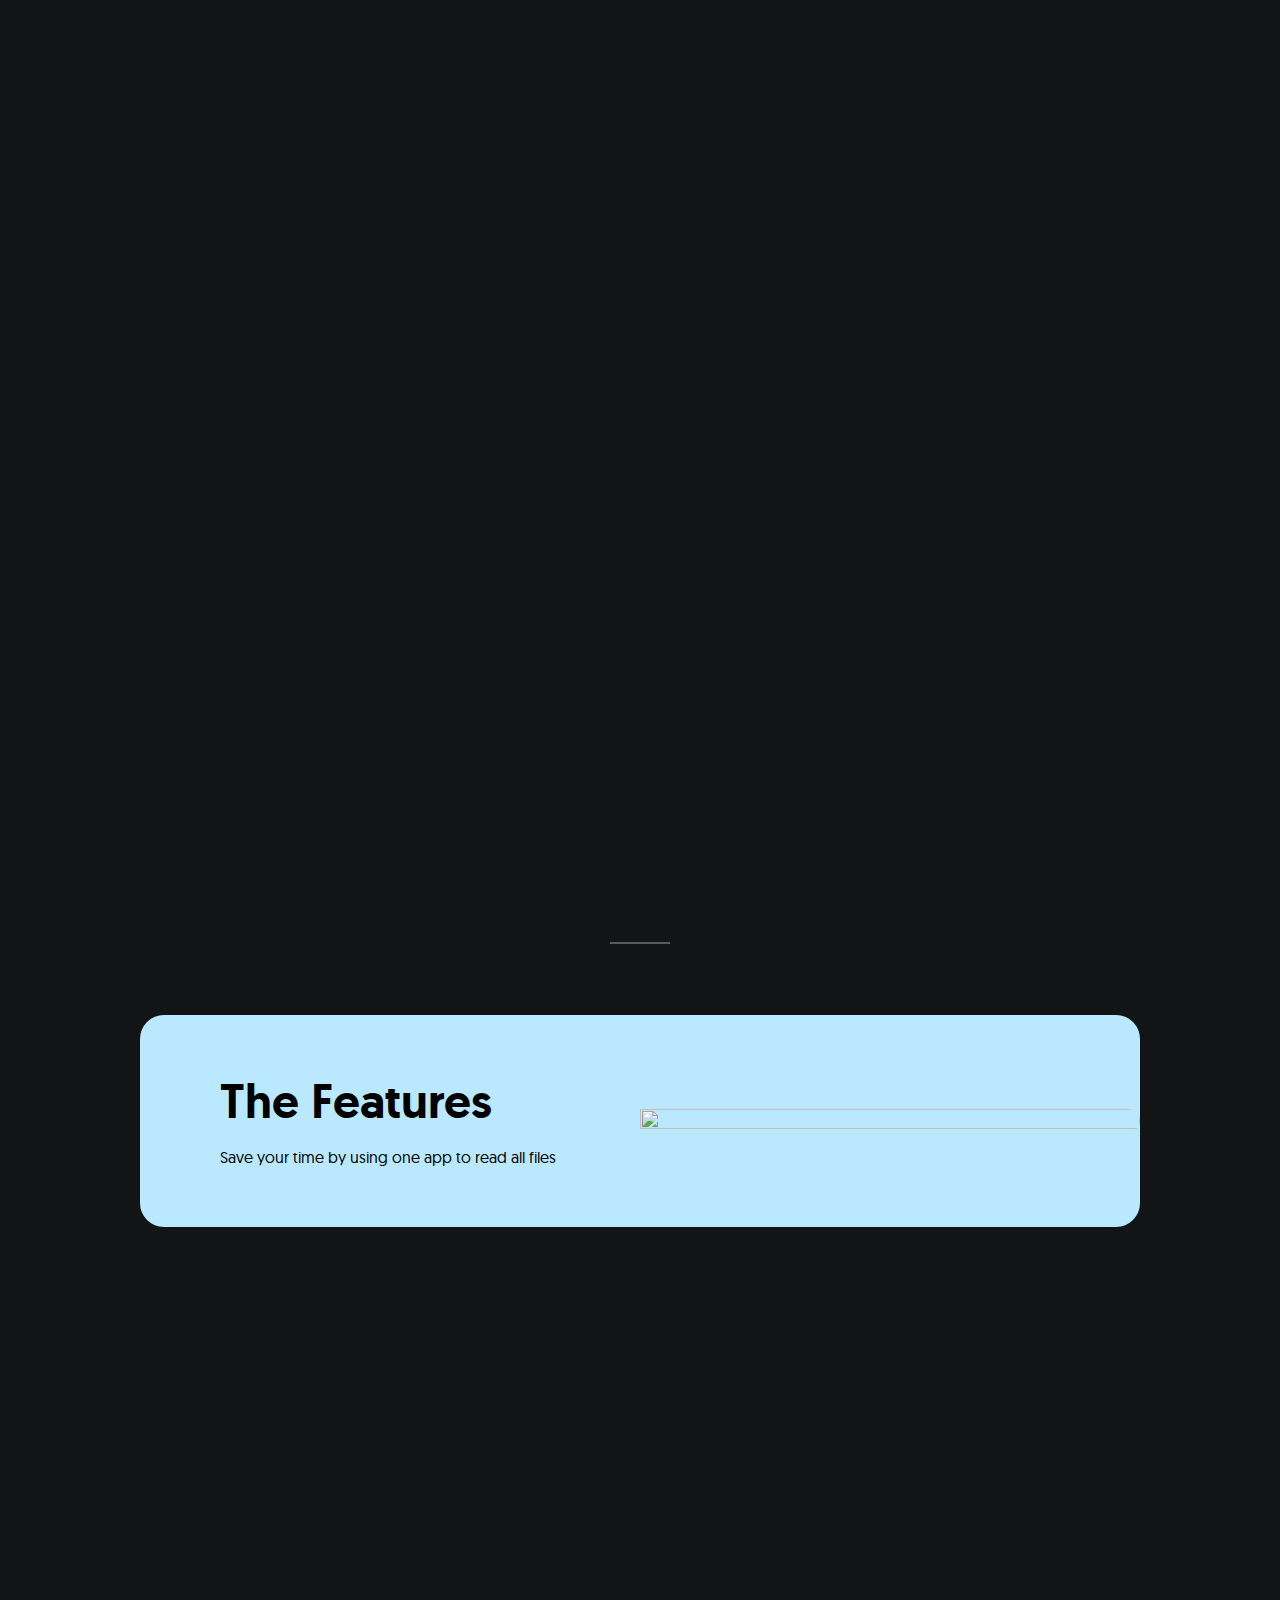
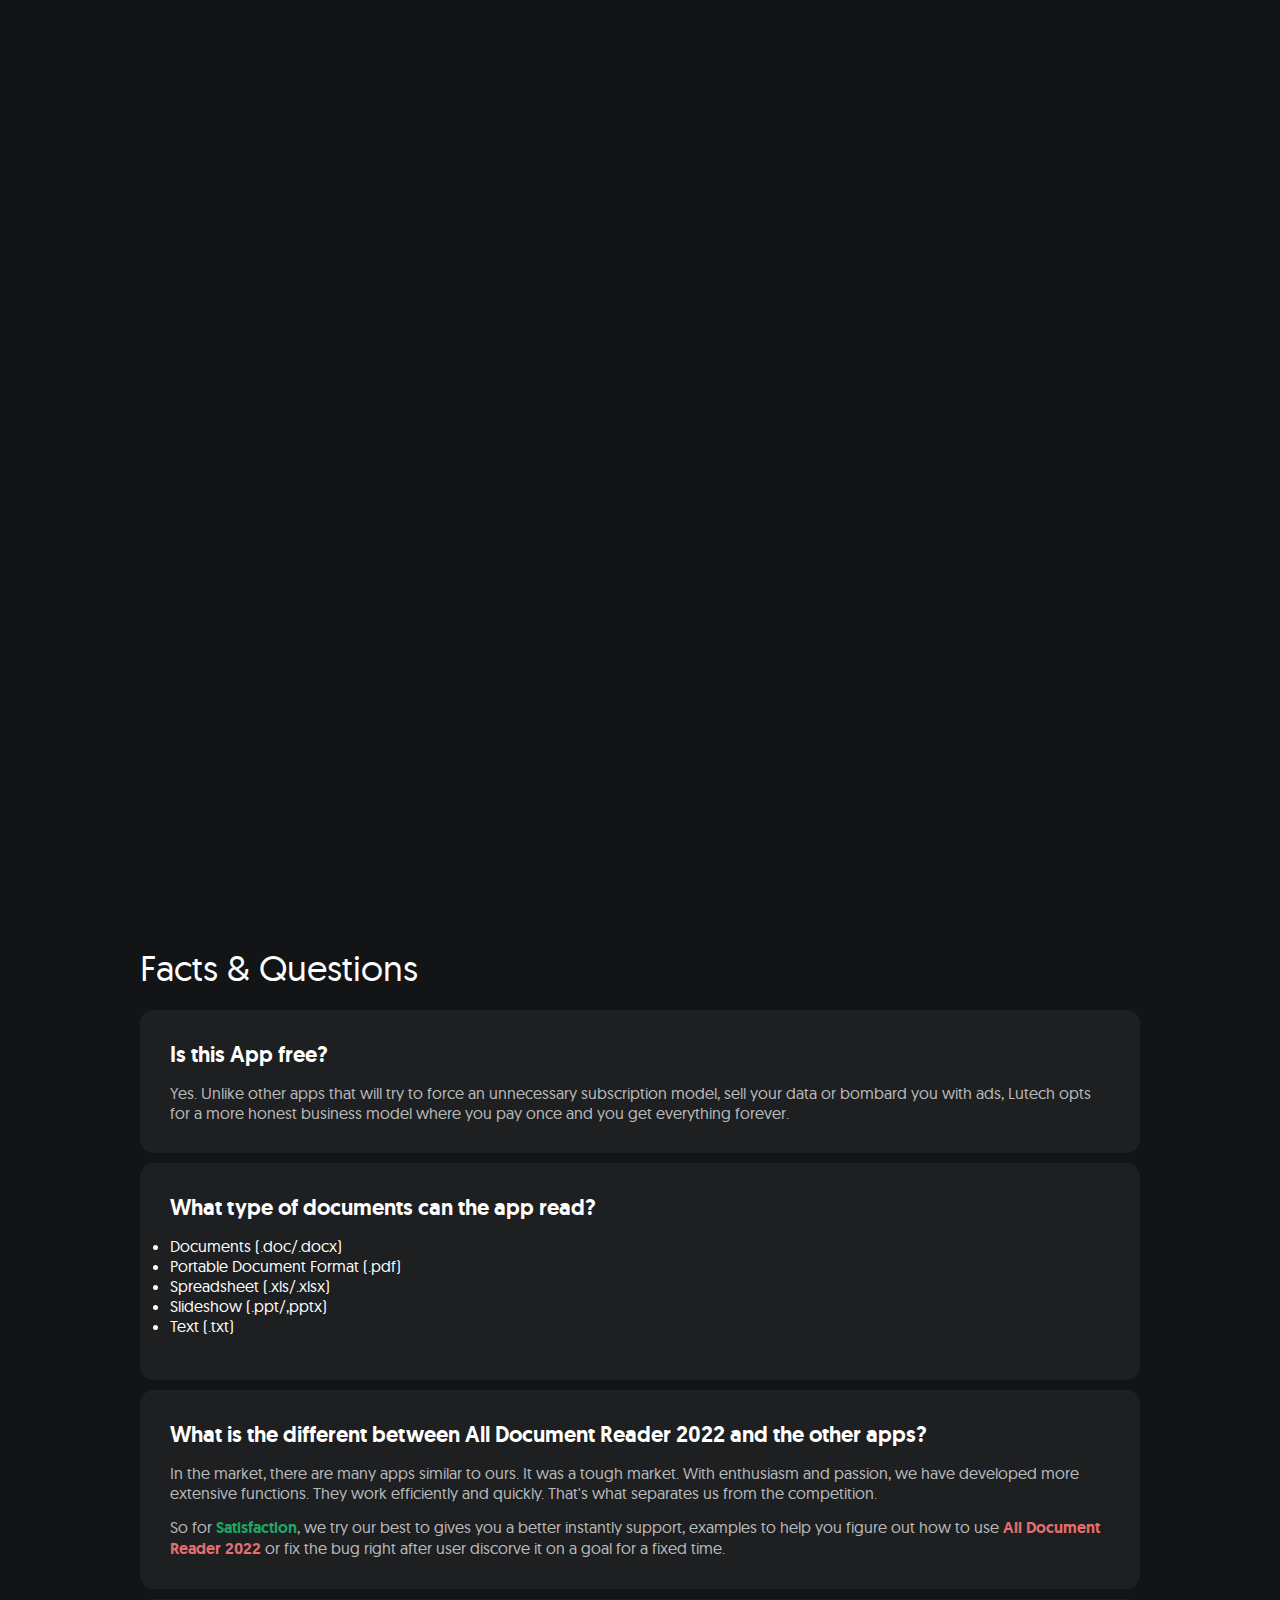
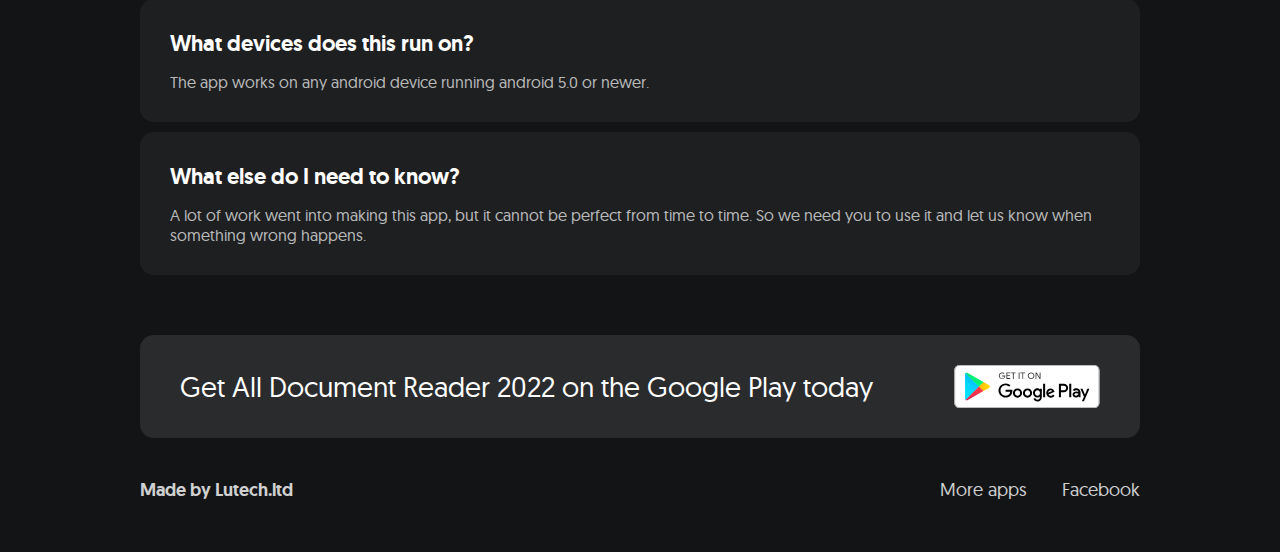
==== commit 7e3a9367: "nen anh va don anh" ====
--- a/index.html
+++ b/index.html
@@ -47,7 +47,7 @@
               target="_blank"
               href="https://play.google.com/store/apps/details?id=com.docreader.readerdocument"
             >
-              <img src="assets/vectors/ic_google_app (1).svg"
+              <img src="assets/vectors/getItOnGooglePlay.svg"
             /></a>
             <!-- <a id="play-video" onclick="showVideo()">
               <img src="assets/vectors/play.svg"
@@ -62,7 +62,7 @@
           id="apple"
         >
           <!-- <img src="assets/vectors/apple.svg" /> -->
-          <img src="assets/vectors/finaly.svg" />
+          <img src="assets/vectors/googlePlayIcon.svg" />
         </div>
         <div
           
@@ -82,7 +82,7 @@
             
           </p>
         </div>
-        <img src="assets/images/menHoldingPhone4.png" />
+        <img src="assets/images/menHoldingPhone.png" />
       </div>
 
       <div class="cards-container">
@@ -91,15 +91,15 @@
           <p id="goals-text">All Type Documents</p>
         </div>
         <div class="card" data-aos="zoom-out-up" data-aos-delay="150">
-          <img src="assets/images/pdf3.png" />
+          <img src="assets/images/pdf.png" />
           <p id="goals-text">PDF </p>
         </div>
         <div class="card" data-aos="zoom-out-up">
-          <img src="assets/images/word3.png" />
+          <img src="assets/images/word.png" />
           <p id="goals-text">Word</p>
         </div>
         <div class="card" data-aos="zoom-out-up" data-aos-delay="150">
-          <img src="assets/images/excel3.png" />
+          <img src="assets/images/excel.png" />
           <p id="goals-text">Excel</p>
         </div>
       </div>
@@ -109,9 +109,9 @@
       <div class="section-intro" id="ideas">
         <div>
           <h1>The Features</h1>
-          <p>Save all your big ideas and quick thoughts throughout the day.</p>
-        </div>
-        <img src="assets/images/ideas-1.jpg" />
+          <p>Save your time by using one app to read all files</p>
+        </div>
+        <img src="assets/images/menHoldingPhone.png" />
       </div>
 
       <div class="cards-container" id="ideas-cards">
@@ -189,7 +189,7 @@
             target="_blank"
             href="https://apps.apple.com/us/app/thrive-goals-ideas-decisions/id1472954301?ls=1"
           >
-            <img src="assets/vectors/ic_google_app (1).svg" />
+            <img src="assets/vectors/getItOnGooglePlay.svg" />
           </a>
         </div>
         <div id="links">
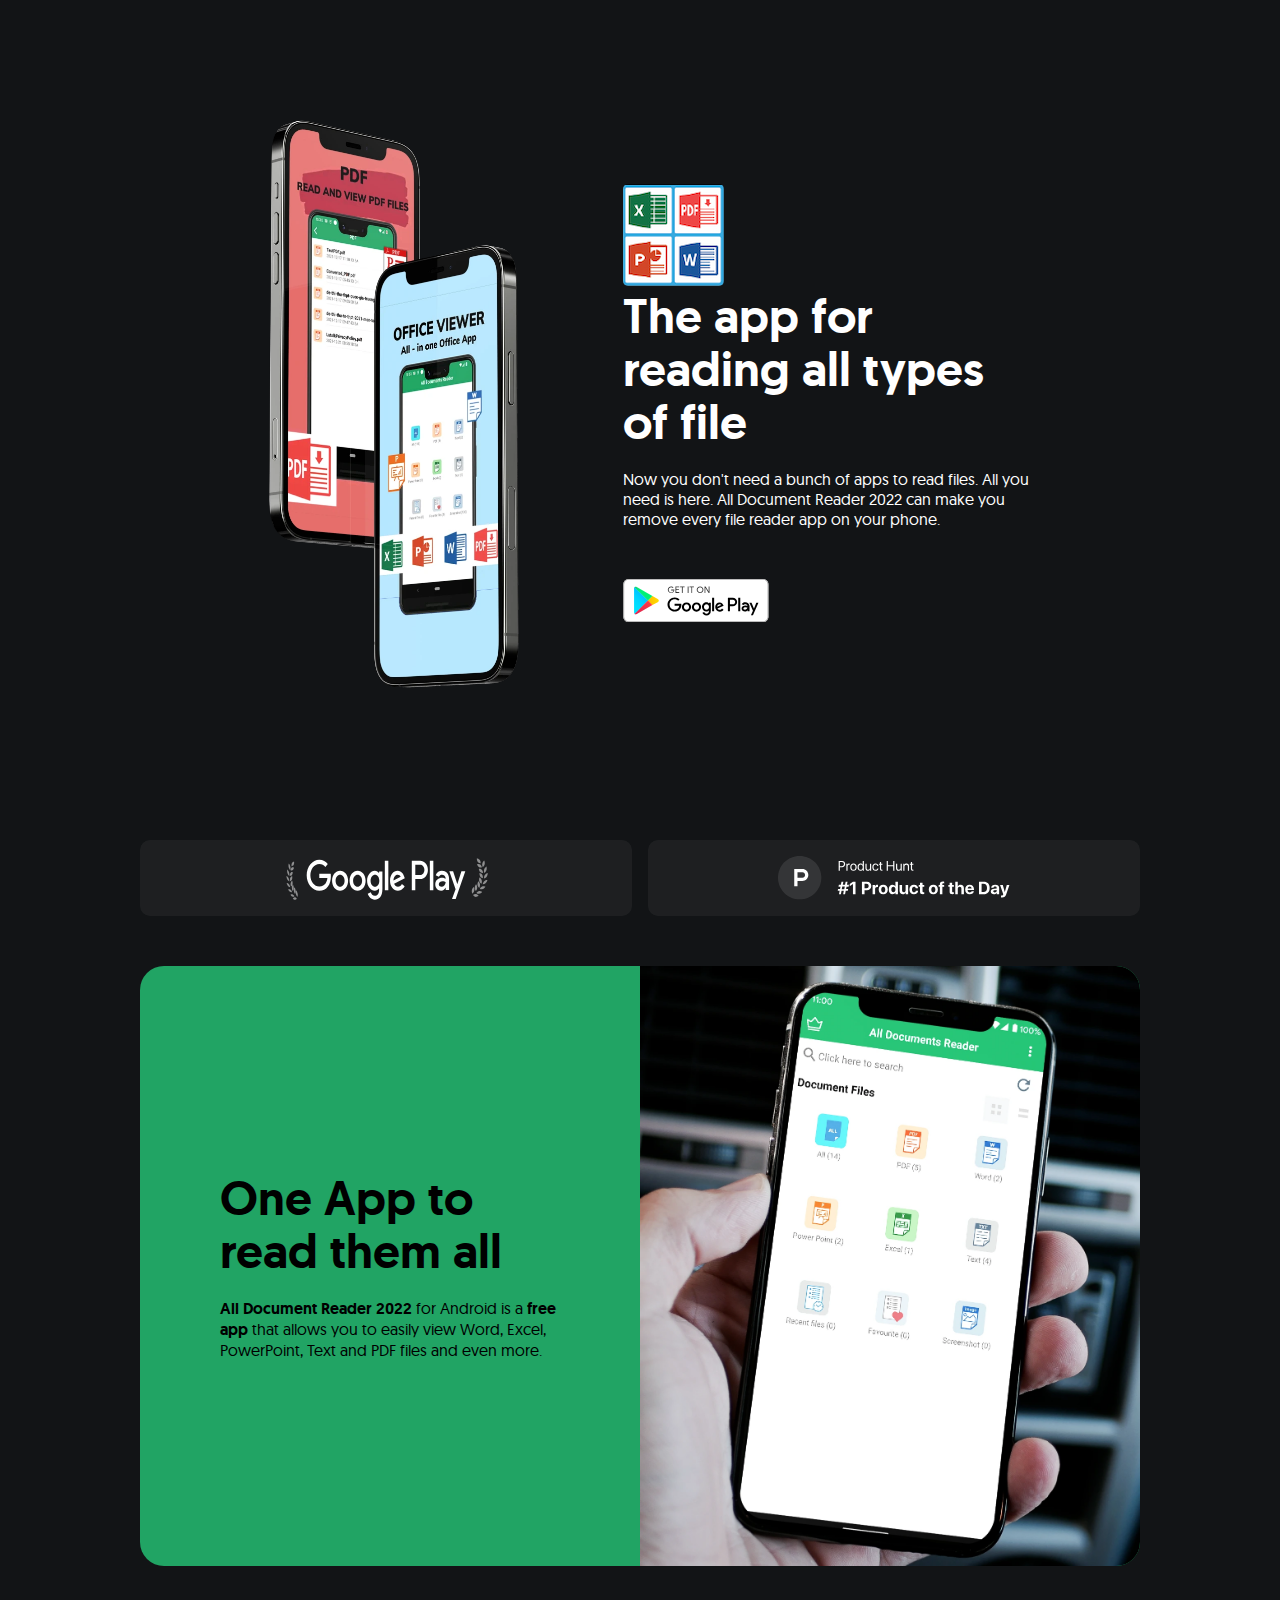
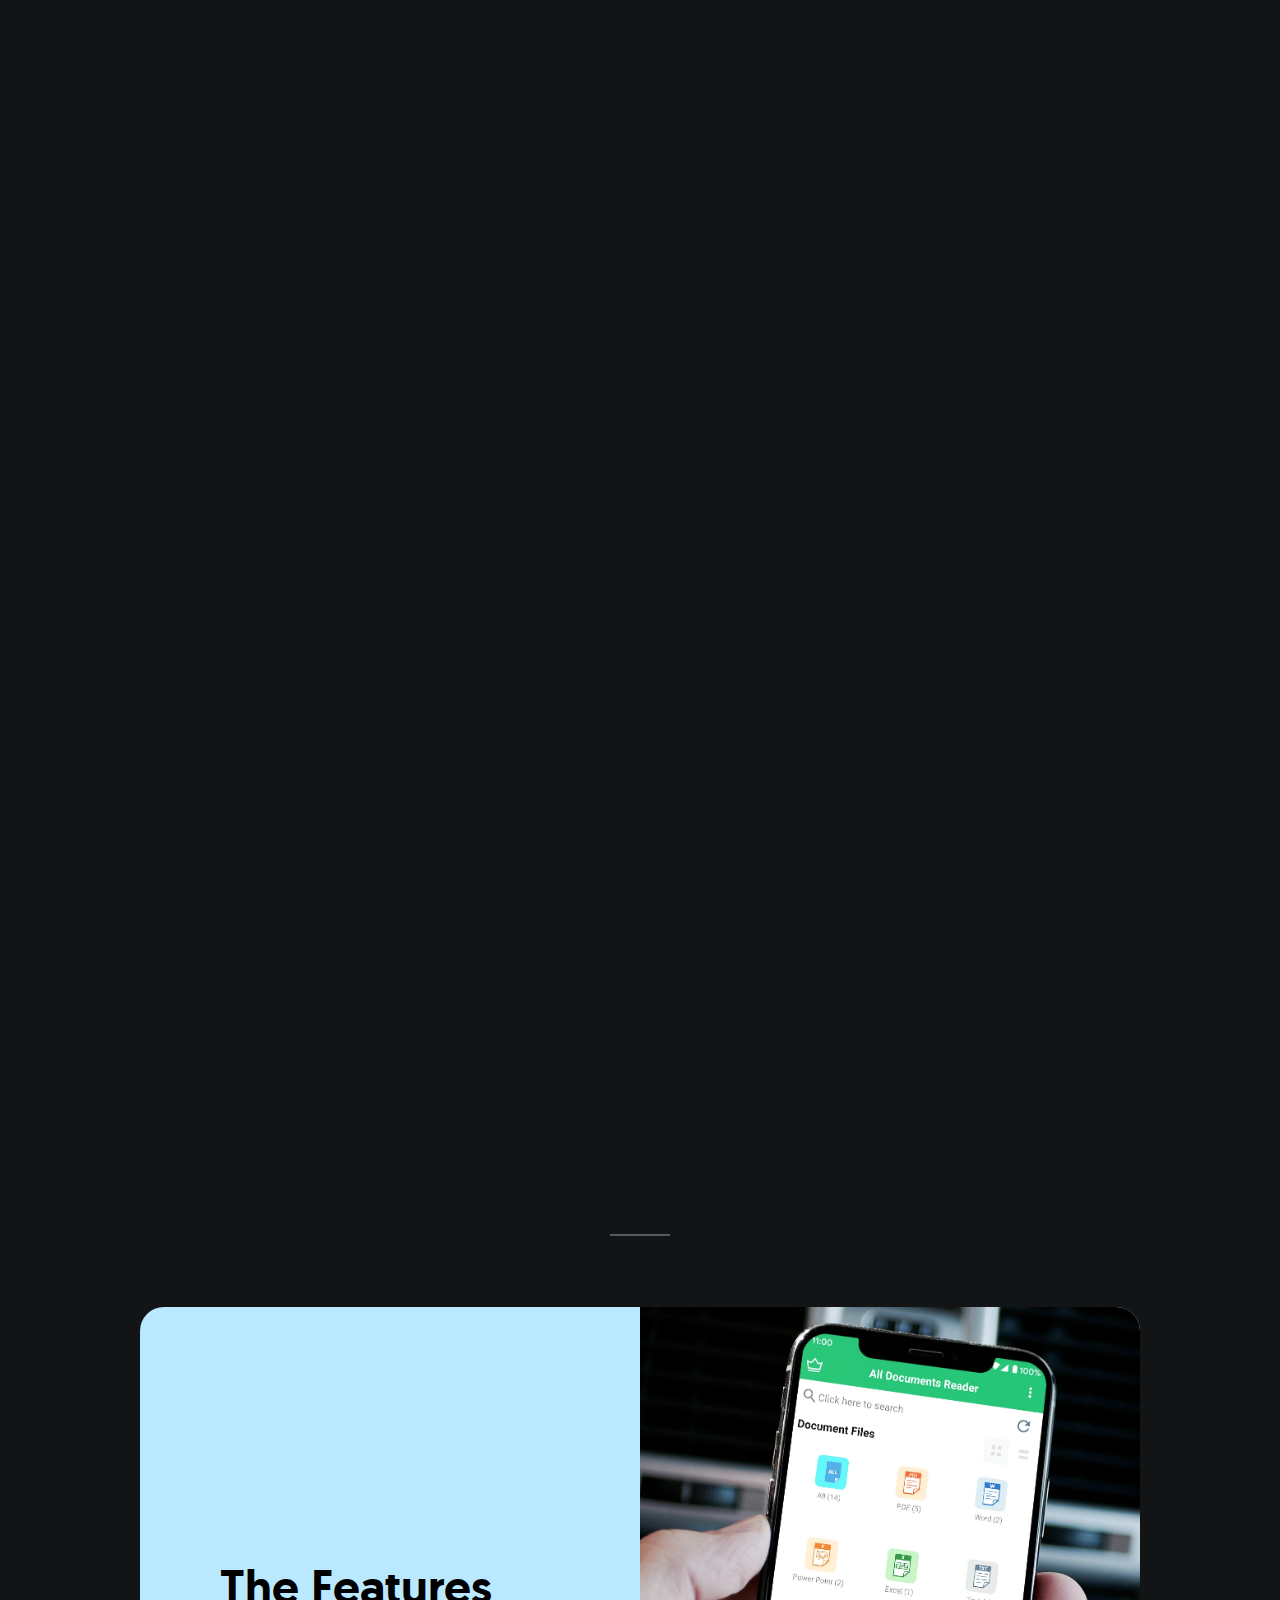
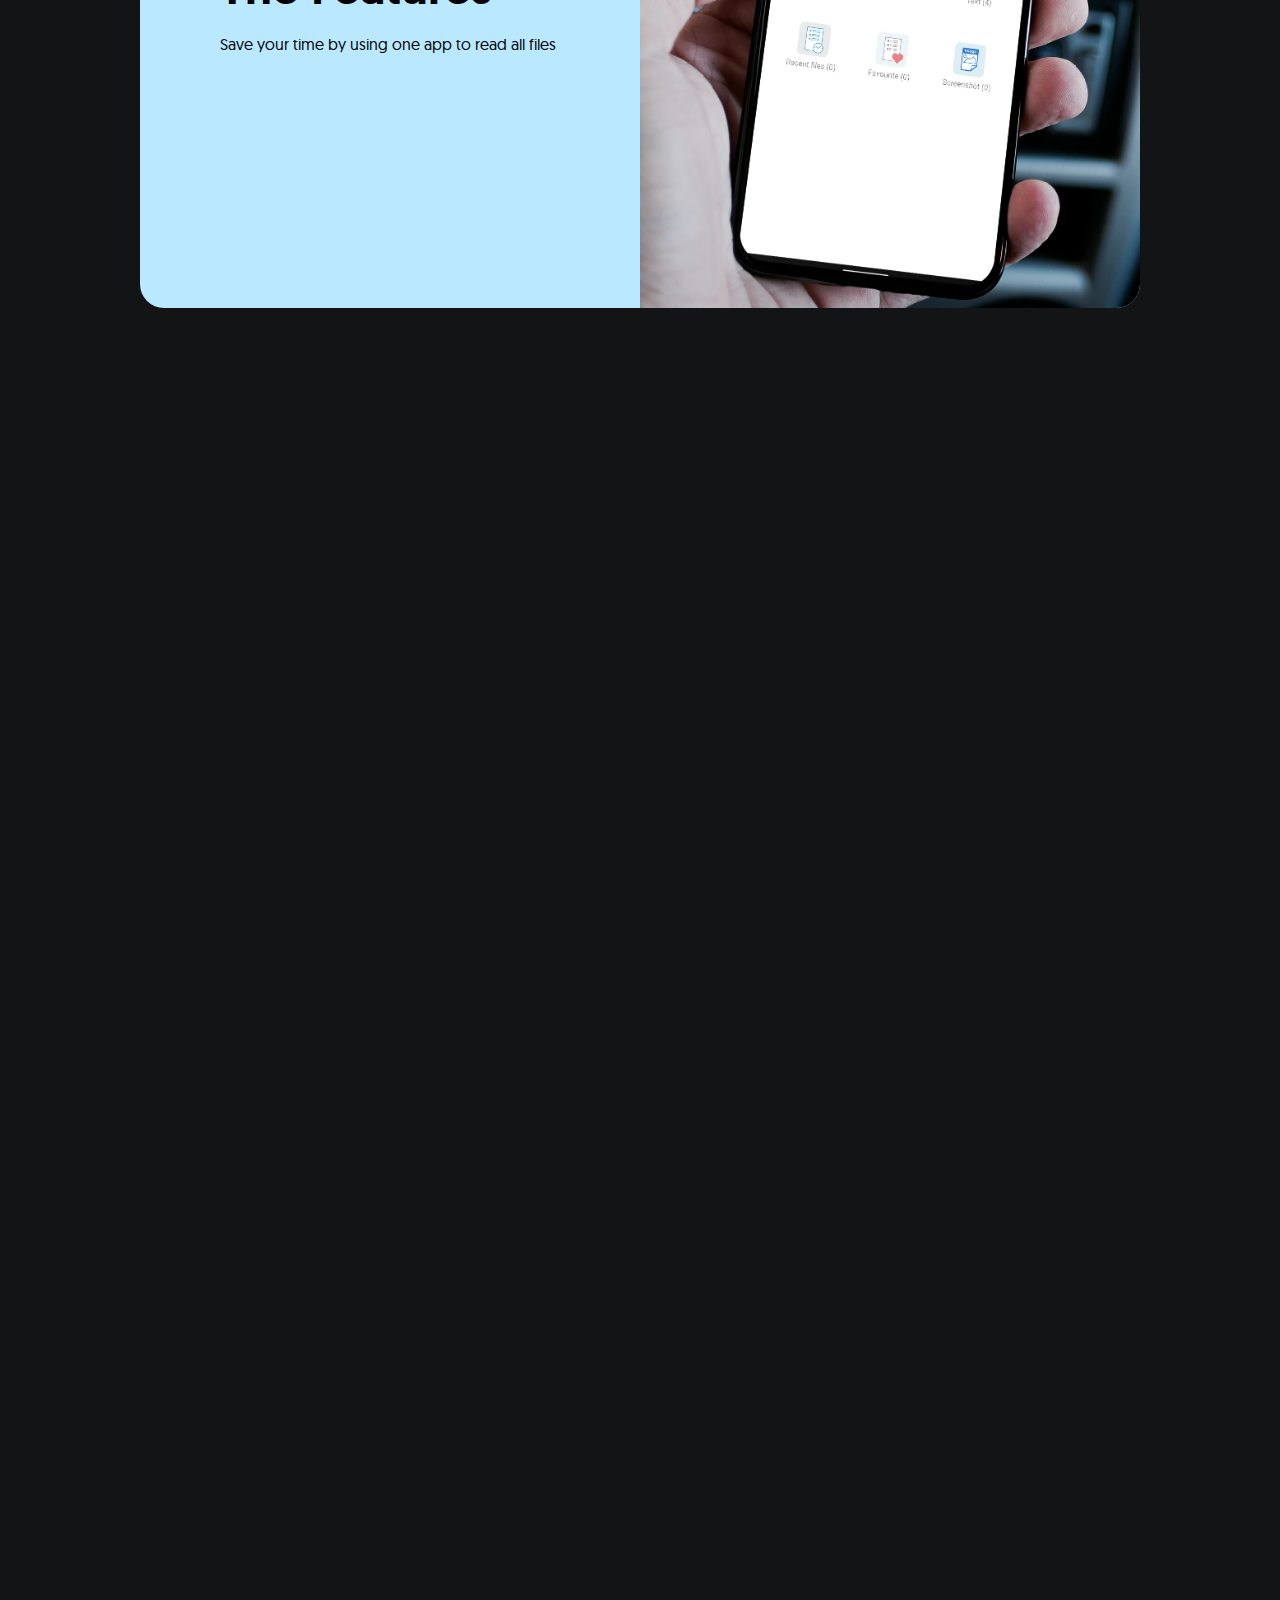
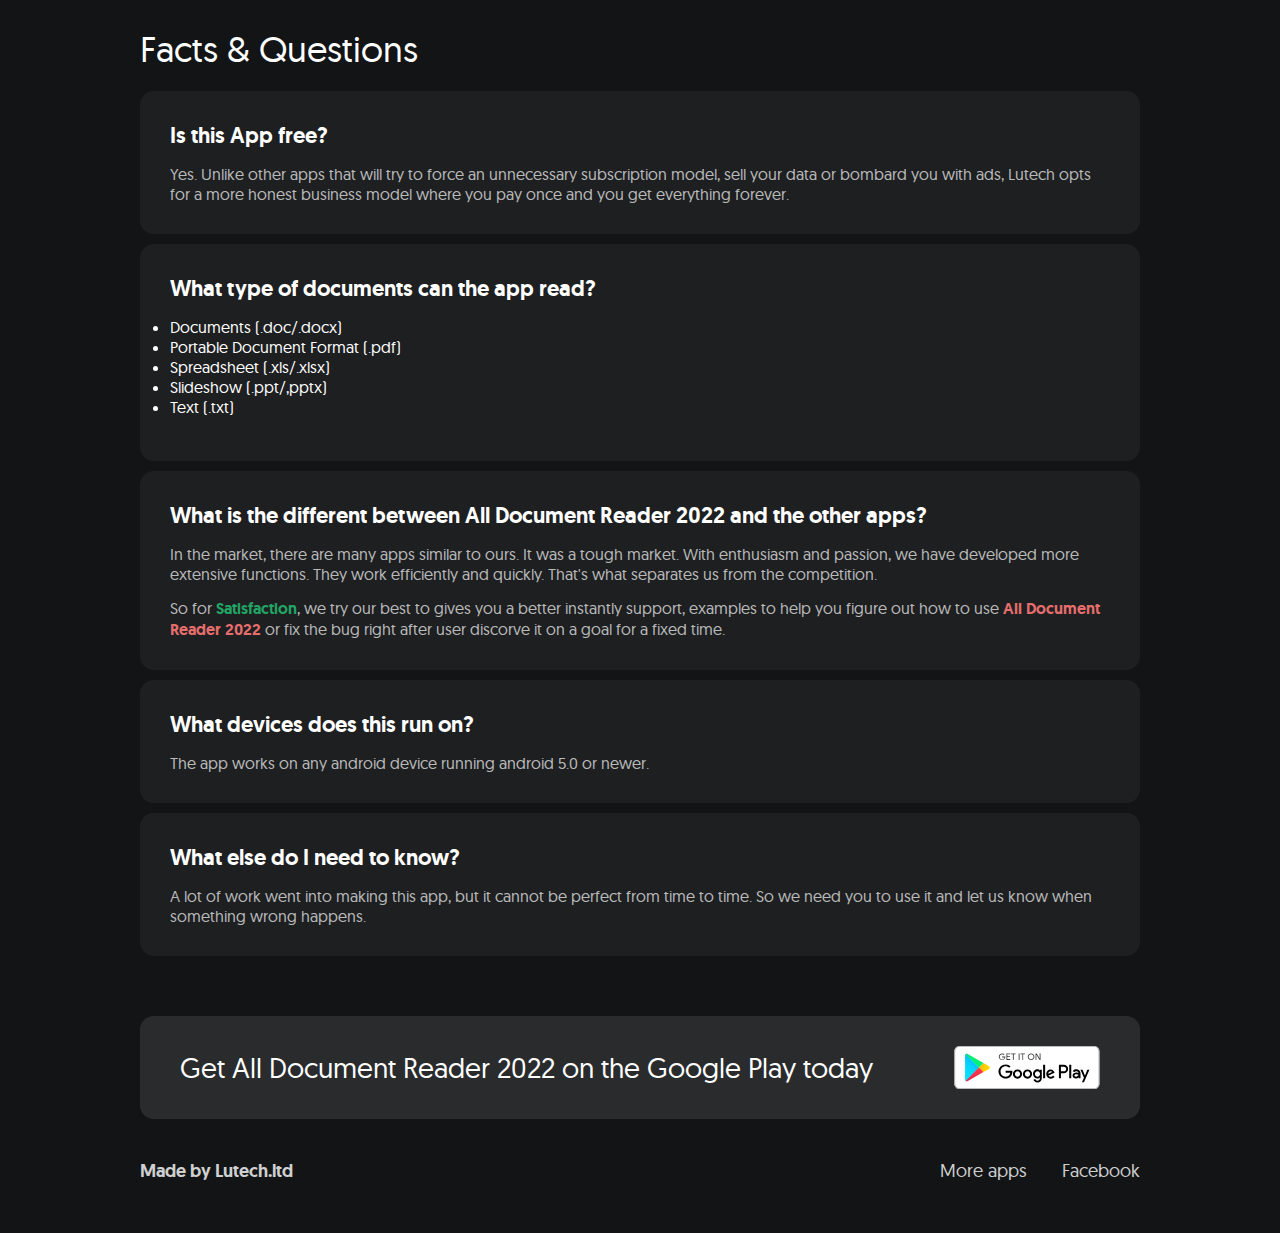
==== commit bf2babba: "12/4" ====
--- a/index.html
+++ b/index.html
@@ -1,9 +1,28 @@
 <!DOCTYPE html>
-<html>
+<html lang="en">
   <head>
     <meta charset="utf-8" />
     <meta http-equiv="X-UA-Compatible" content="IE=edge" />
+<!-- start meta -->
+    <meta name="robots" content="index, follow">
+    <meta name="Googlebot" content="index, follow, snippet">
+    <meta name="viewport" content="width=device-width, initial-scale=1.0, maximum-scale=1.0, user-scalable=0" />
+    <meta http-equiv="X-UA-Compatible" content="IE=9;IE=10;IE=Edge,chrome=1">
+    <meta name="author" content="lutech.vn">
+    <meta name="description" content="Now you don't need a bunch of apps to read files. All you need is here. All Document Reader 2022 can make you remove every file reader app on your phone." />
+    <meta name="keywords" content="Word, PDF, Excel, PowerPoint, Winrar, Text,...">
+    <meta property="og:image" content="images/thumb.png" />
+    <meta property="og:url" content="donate" />
+    <meta property="og:site_name" content="All Document Reader 2022" />
+    <meta property="og:type" content="website" />
+    <meta property="og:title" content="All Document Reader 2022" />
+    <meta property="og:description" content="All Document Reader 2022" />
+    <meta name="geo.placename" content="Vietnam">
+    <meta name="geo.region" content="VI">
+<!-- end meta -->
+
     <title>All Document Reader 2022 - Lutech.ltd</title>
+    <!-- <link rel="icon" type="image/x-icon" href="assets/images/LogoCompany.png"> -->
     <link rel="icon" type="image/x-icon" href="assets/images/LogoCompany.png">
     <meta name="viewport" content="width=device-width, initial-scale=1" />
     <link
@@ -24,19 +43,20 @@
 
   
 
-    <link rel="preload" href="assets/images/01.png" as="image" />
-    <link rel="preload" href="assets/images/goals-1.jpg" as="image" />
-    <link rel="preload" href="assets/images/decisions-1.jpg" as="image" />
-    <link rel="preload" href="assets/images/ideas-1.jpg" as="image" />
+    <link rel="preload" href="assets/images/hero.webp" as="image" />
+    <link rel="preload" href="assets/images/menHoldingPhone.webp" as="image" />
+    <link rel="preload" href="assets/images/all.webp" as="image" />
+    <link rel="preload" href="assets/images/pdf.png" as="image" />
   </head>
   <body>
     <img id="arrow" src="assets/vectors/down-arrow.svg" />
 
     <div class="container">
       <div id="hero">
-        <img id="main-image" src="assets/images/hero.png" />
+        <img id="main-image" alt="start picture" src="assets/images/hero.webp" />
         <div id="text">
-          <img id="logo" src="assets/images/LogoCompany.png" />
+          <!-- <img id="logo" style="border-radius:5px ;" alt="Logo company" src="assets/images/unnamed (1).webp" /> -->
+          <img id="logo" style="border-radius:5px ;" alt="Logo company" src="assets/images/logo (1).jpg" />
           <h1>The app for reading all types of file</h1>
           <p>
             Now you don't need a bunch of apps to read files. All you need is here. All Document Reader 2022 can make you remove every file reader app on your phone.
@@ -47,7 +67,7 @@
               target="_blank"
               href="https://play.google.com/store/apps/details?id=com.docreader.readerdocument"
             >
-              <img src="assets/vectors/getItOnGooglePlay.svg"
+              <img alt="Download it on google play" src="assets/vectors/getItOnGooglePlay.svg"
             /></a>
             <!-- <a id="play-video" onclick="showVideo()">
               <img src="assets/vectors/play.svg"
@@ -62,13 +82,13 @@
           id="apple"
         >
           <!-- <img src="assets/vectors/apple.svg" /> -->
-          <img src="assets/vectors/googlePlayIcon.svg" />
+          <img alt="google play icon" src="assets/vectors/googlePlayIcon.svg" />
         </div>
         <div
           
           id="product-hunt"
         >
-          <img src="assets/vectors/product-hunt.svg" />
+          <img alt="Product hunt site" src="assets/vectors/product-hunt.svg" />
         </div>
       </div>
 
@@ -82,24 +102,24 @@
             
           </p>
         </div>
-        <img src="assets/images/menHoldingPhone.png" />
+        <img alt="A men holding phone showing app" src="assets/images/menHoldingPhone.webp" />
       </div>
 
       <div class="cards-container">
         <div class="card" data-aos="zoom-out-up">
-          <img src="assets/images/all.png" />
+          <img alt="All type mode" src="assets/images/all.webp" />
           <p id="goals-text">All Type Documents</p>
         </div>
+        <div class="card" data-aos="zoom-out-up" data-aos-delay="150">  
+          <img alt="read pdf" src="assets/images/pdf.png" />
+          <p id="goals-text">PDF </p>
+        </div>
+        <div class="card" data-aos="zoom-out-up">
+          <img alt="read word" src="assets/images/word.png" />
+          <p id="goals-text">Word</p>
+        </div>
         <div class="card" data-aos="zoom-out-up" data-aos-delay="150">
-          <img src="assets/images/pdf.png" />
-          <p id="goals-text">PDF </p>
-        </div>
-        <div class="card" data-aos="zoom-out-up">
-          <img src="assets/images/word.png" />
-          <p id="goals-text">Word</p>
-        </div>
-        <div class="card" data-aos="zoom-out-up" data-aos-delay="150">
-          <img src="assets/images/excel.png" />
+          <img alt="read excel" src="assets/images/excel.png" />
           <p id="goals-text">Excel</p>
         </div>
       </div>
@@ -111,24 +131,24 @@
           <h1>The Features</h1>
           <p>Save your time by using one app to read all files</p>
         </div>
-        <img src="assets/images/menHoldingPhone.png" />
+        <img alt="Features" src="assets/images/menHoldingPhone.webp" />
       </div>
 
       <div class="cards-container" id="ideas-cards">
         <div class="card" data-aos="zoom-out-up">
-          <img src="assets/images/goto.png" />
+          <img alt="Go to page" src="assets/images/goto.png" />
           <p id="ideas-text">Quickly jump to page</p>
         </div>
         <div class="card" data-aos="zoom-out-up" data-aos-delay="150">
-          <img src="assets/images/share.png" />
+          <img alt="share to friend" src="assets/images/share.png" />
           <p id="ideas-text">Freely sharing to your friend</p>
         </div>
         <div class="card" data-aos="zoom-out-up">
-          <img src="assets/images/snapshot.png" />
+          <img alt="Screen shot" src="assets/images/snapshot.png" />
           <p id="ideas-text">Easily take a screenshot </p>
         </div>
         <div class="card" data-aos="zoom-out-up" data-aos-delay="150">
-          <img src="assets/images/favourite.png" />
+          <img alt="Mark the favourite" src="assets/images/favourite.png" />
           <p id="ideas-text">Mark the important one</p>
         </div>
       </div>
@@ -187,9 +207,9 @@
           <h2>Get All Document Reader 2022 on the Google Play today</h2>
           <a
             target="_blank"
-            href="https://apps.apple.com/us/app/thrive-goals-ideas-decisions/id1472954301?ls=1"
+            href="https://play.google.com/store/apps/details?id=com.docreader.readerdocument"
           >
-            <img src="assets/vectors/getItOnGooglePlay.svg" />
+            <img alt="get it on google play" src="assets/vectors/getItOnGooglePlay.svg" />
           </a>
         </div>
         <div id="links">
--- a/styles/main.css
+++ b/styles/main.css
@@ -267,11 +267,11 @@
     height: 400px;
   }
 }
-
+/* 
 #hero #logo {
   height: 56px;
   margin-bottom: 30px;
-}
+} */
 
 #hero #text {
   width: 410px;
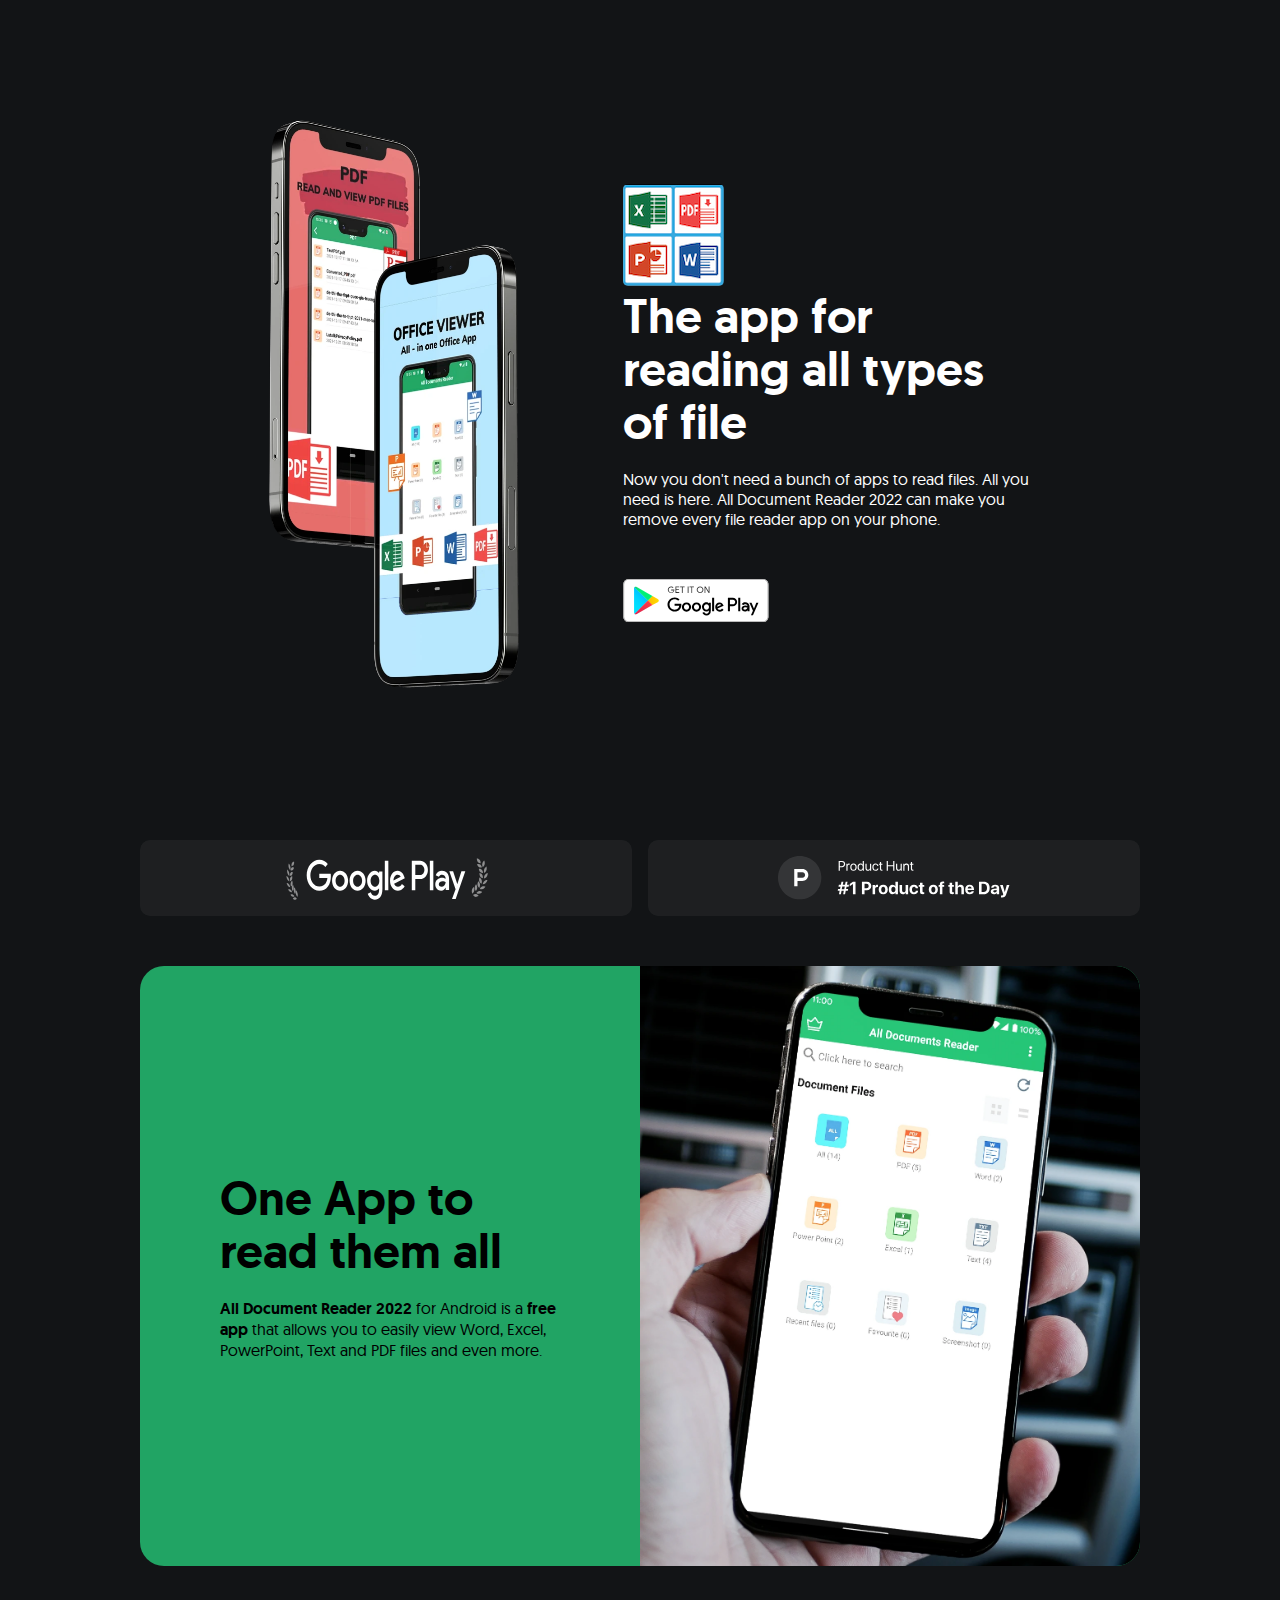
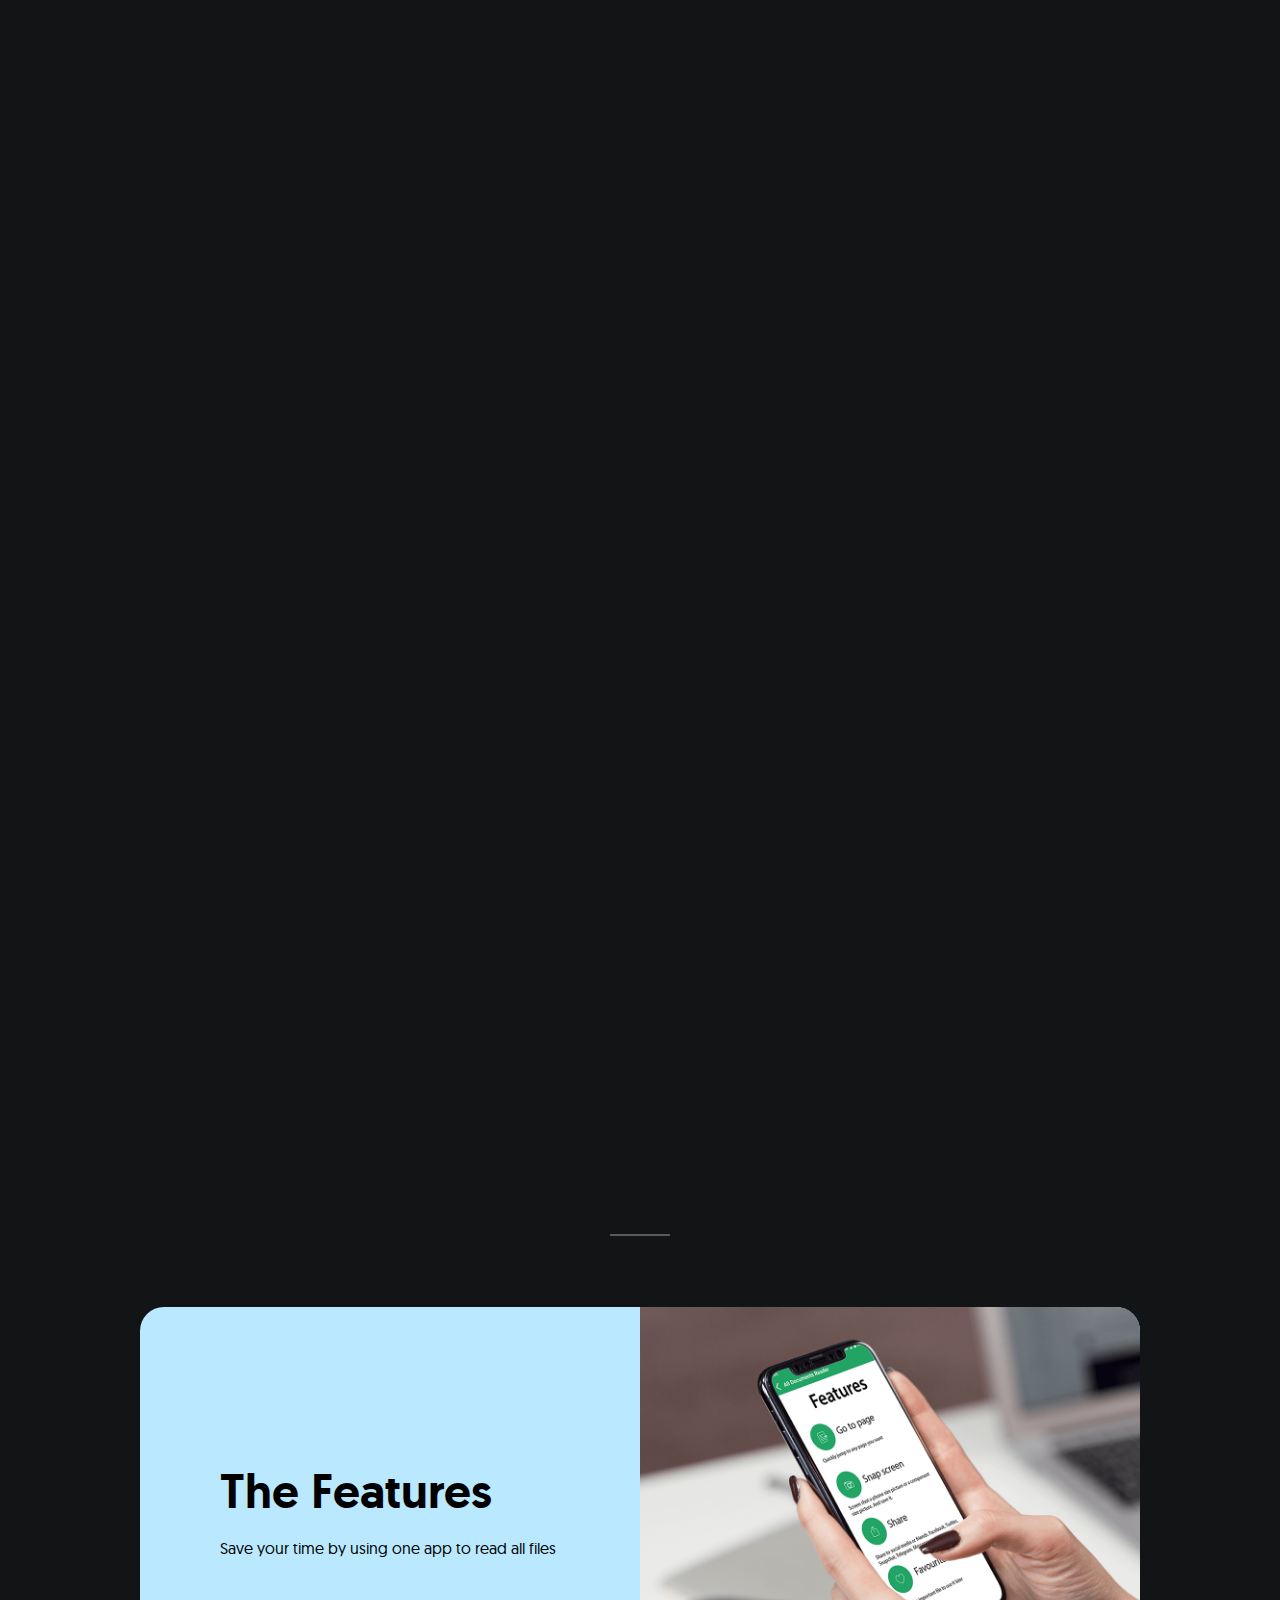
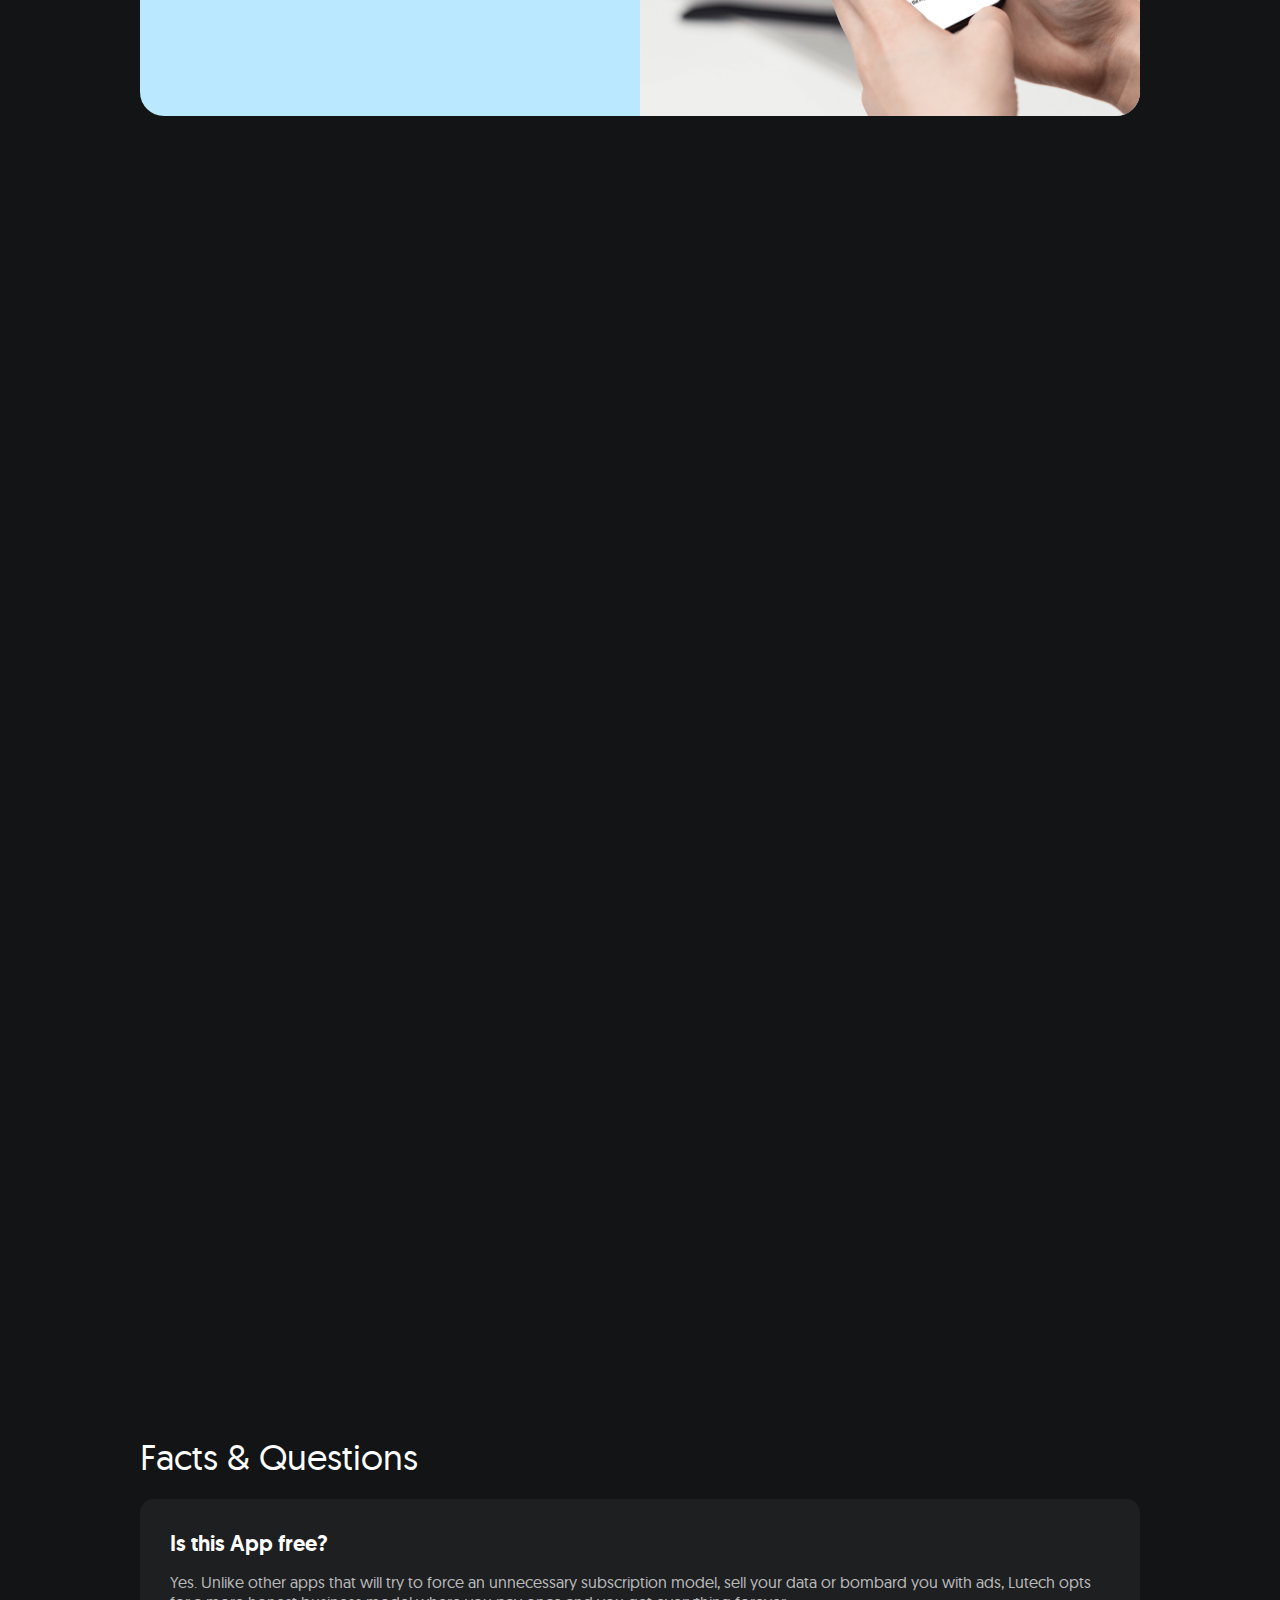
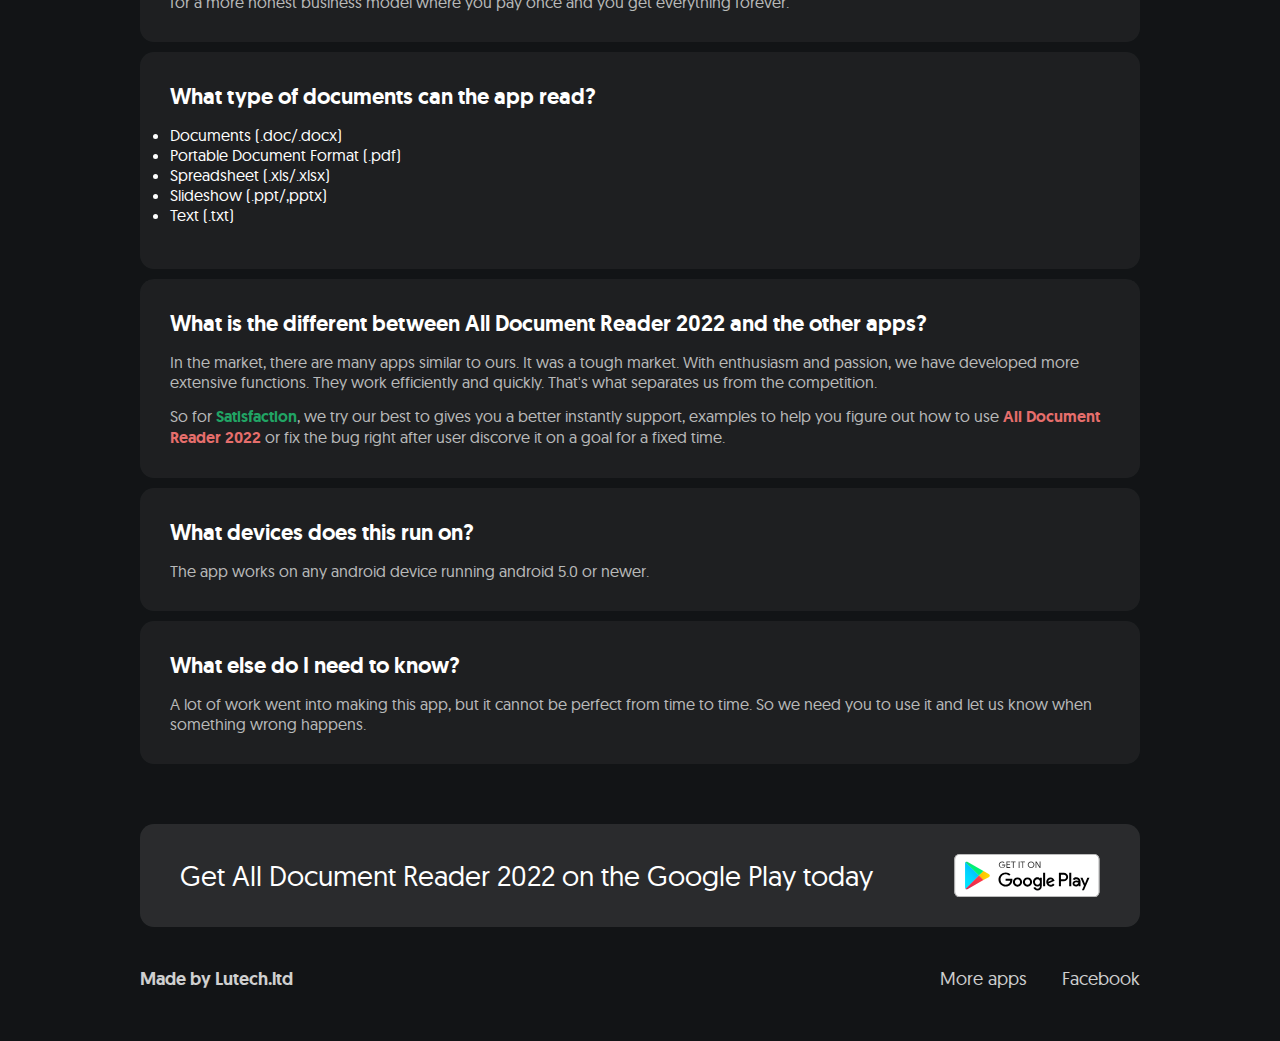
==== commit 793156eb: "12/4 afternoon" ====
--- a/index.html
+++ b/index.html
@@ -131,7 +131,7 @@
           <h1>The Features</h1>
           <p>Save your time by using one app to read all files</p>
         </div>
-        <img alt="Features" src="assets/images/menHoldingPhone.webp" />
+        <img alt="Features" src="assets/images/ABCD.png" />
       </div>
 
       <div class="cards-container" id="ideas-cards">
